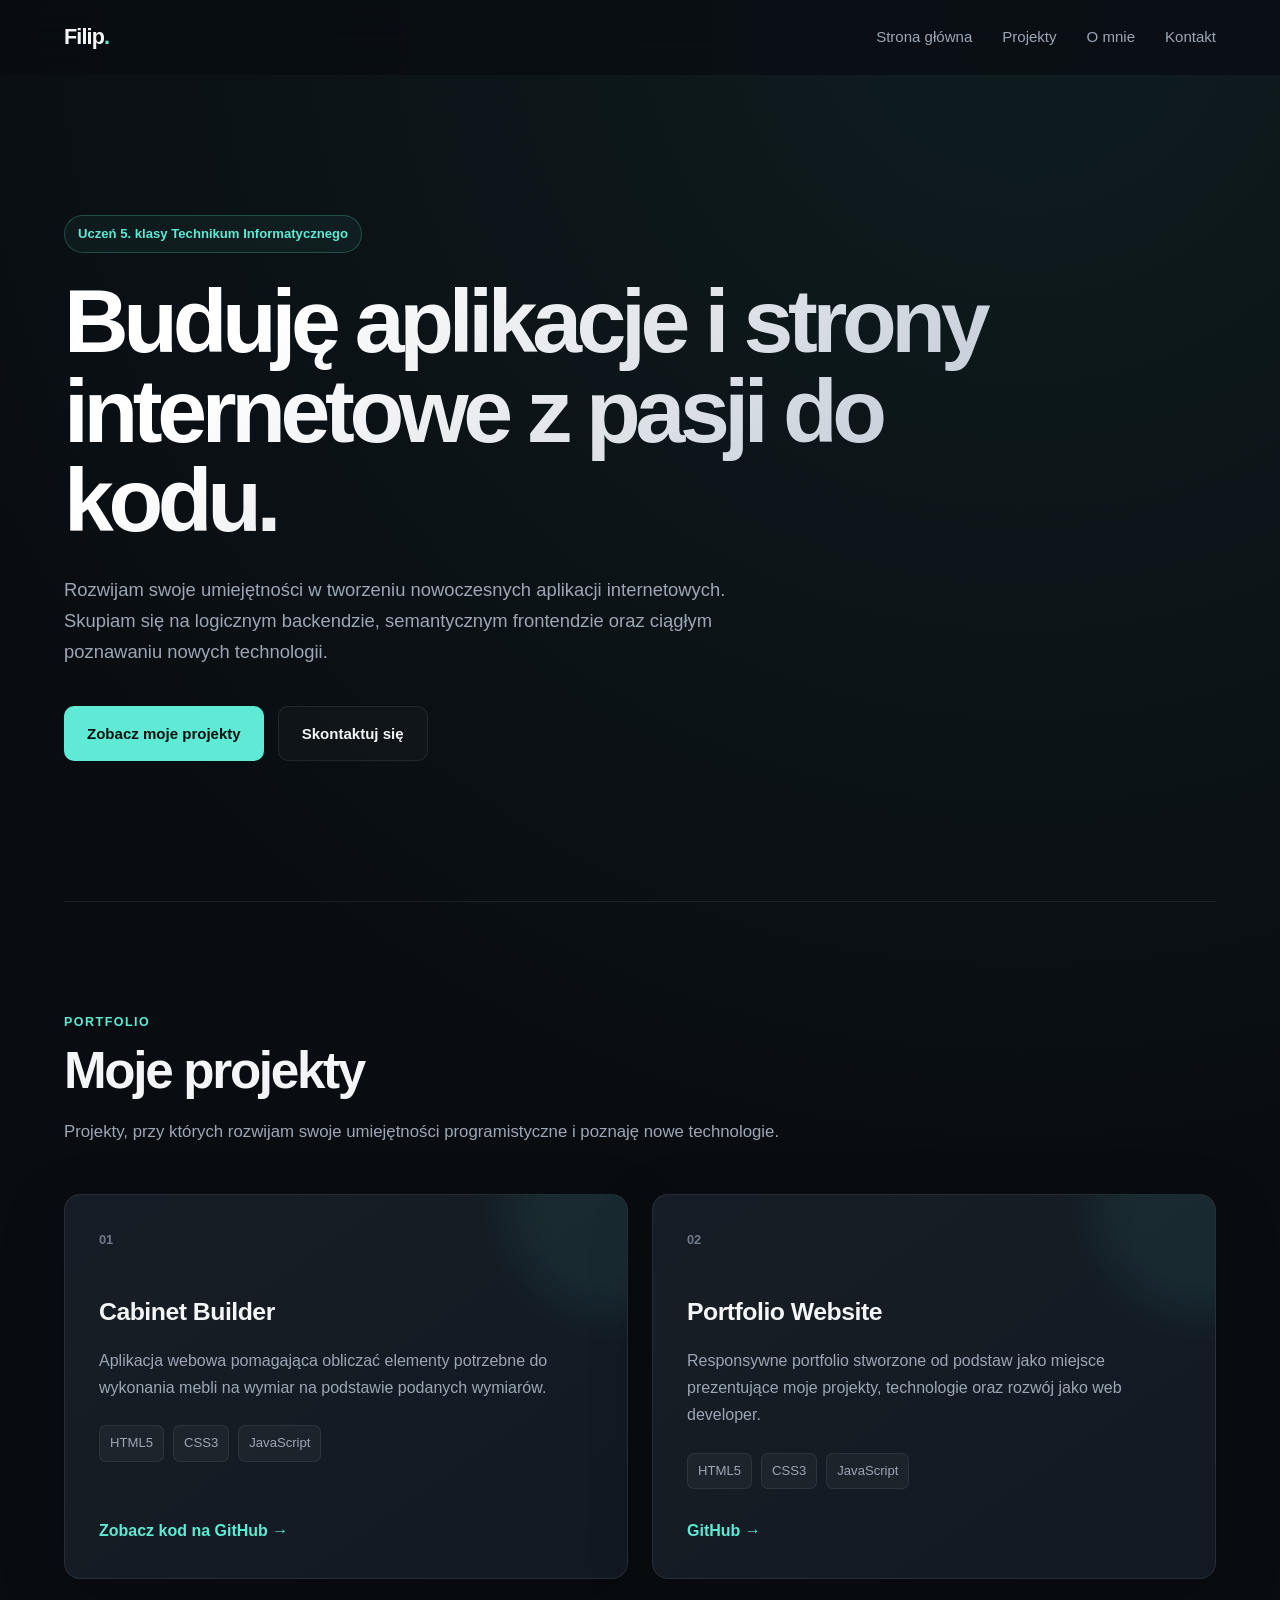
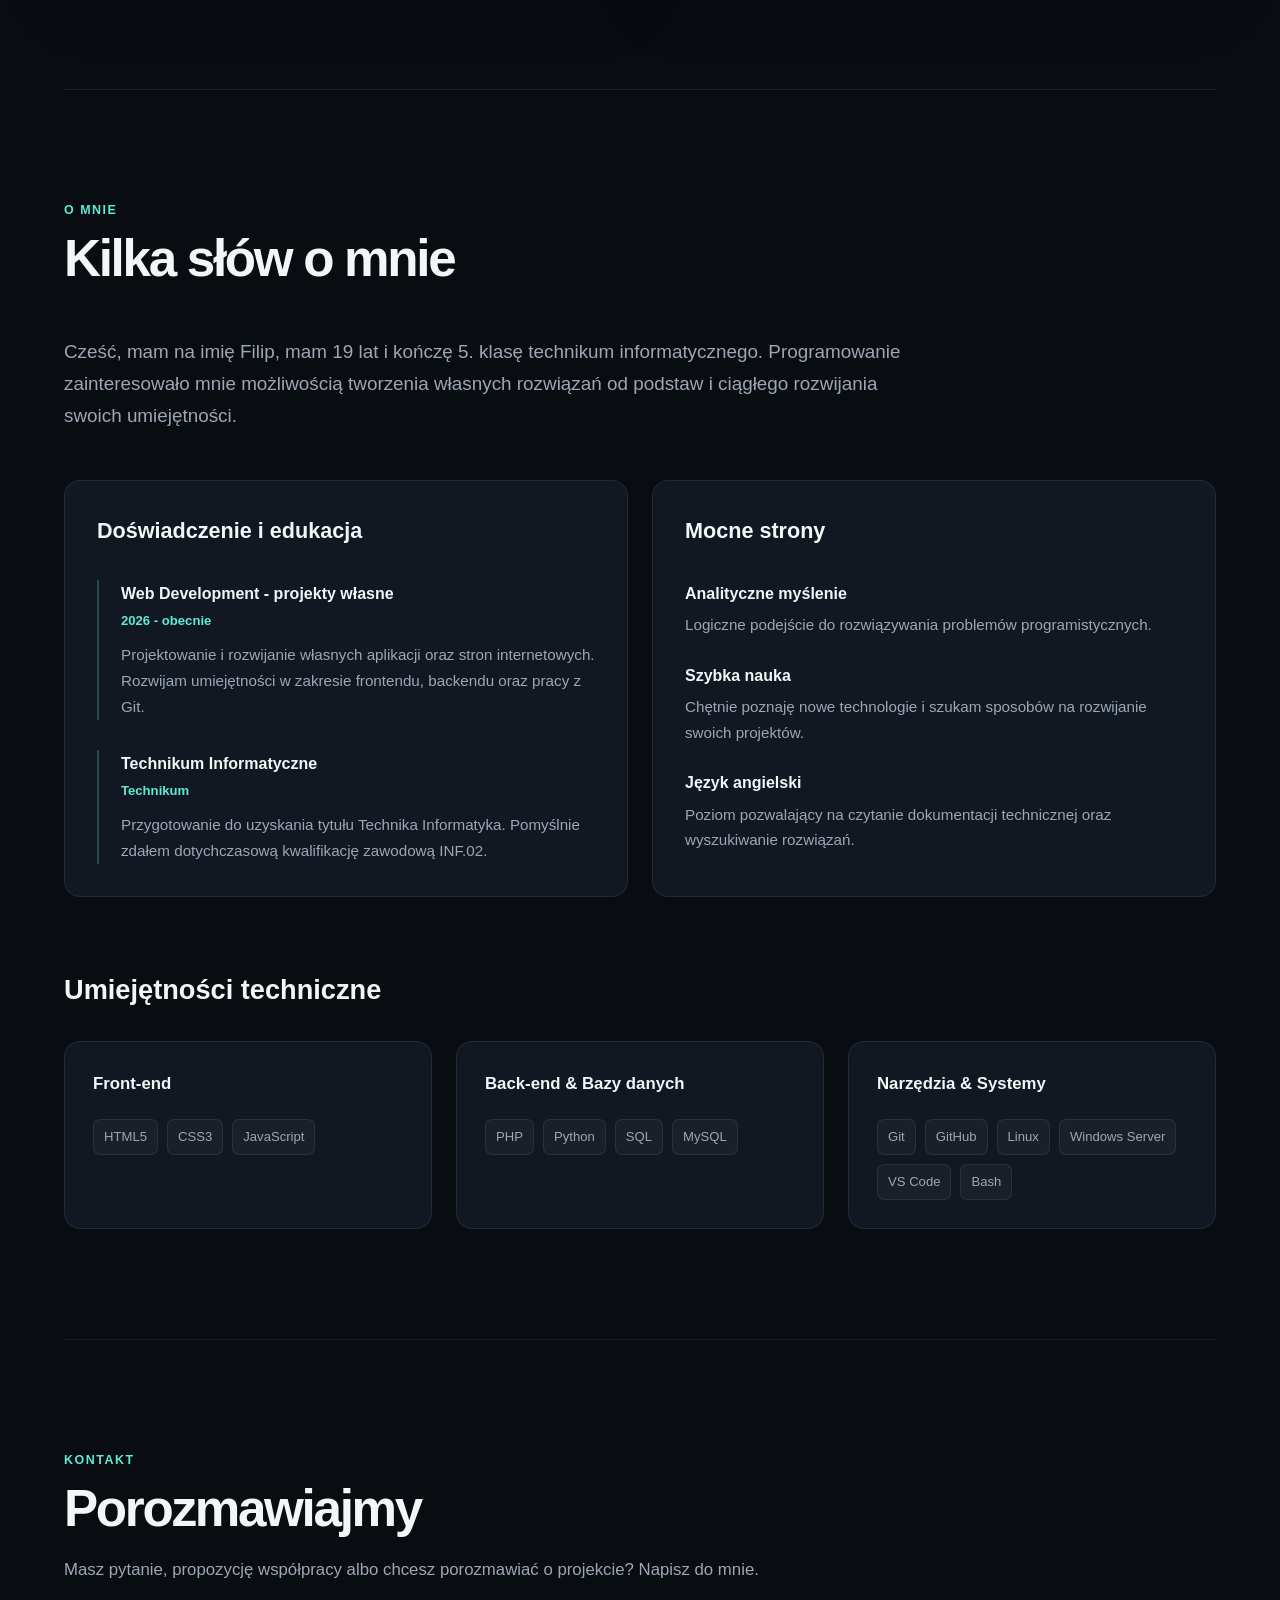
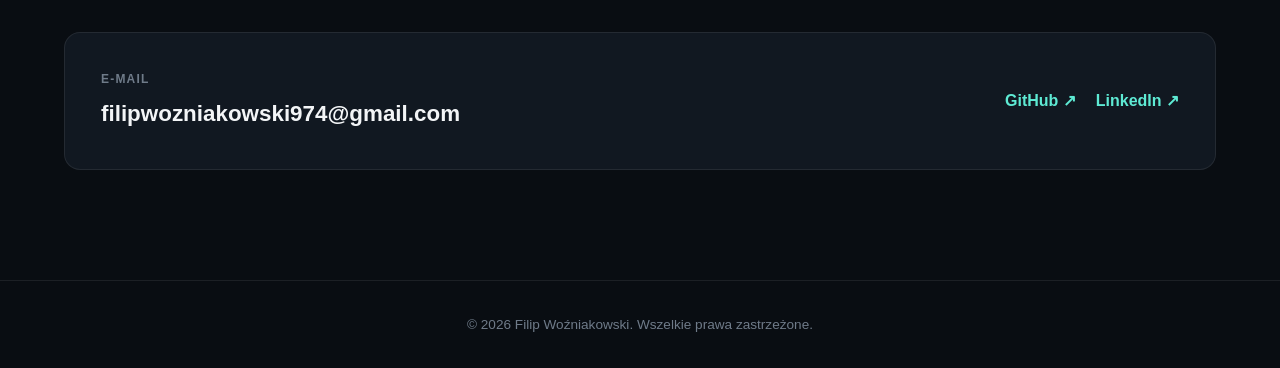
==== index.html @ 7640458c "Add working linkedin link" ====
<!DOCTYPE html>
<html lang="pl">

<head>
    <meta charset="UTF-8">

    <meta
        name="viewport"
        content="width=device-width, initial-scale=1.0"
    >

    <meta
        name="description"
        content="Portfolio Filipa Woźniakowskiego - projekty webowe, HTML, CSS, JavaScript, Python i technologie backendowe."
    >

    <title>Filip Woźniakowski | Portfolio</title>

    <link rel="stylesheet" href="style.css">
</head>


<body>

    <!-- HEADER -->

    <header class="site-header">

        <div class="header-container">

            <a href="#home" class="site-logo">
                Filip<span>.</span>
            </a>

            <nav class="main-navigation" aria-label="Główna nawigacja">

                <ul>
                    <li>
                        <a href="#home">
                            Strona główna
                        </a>
                    </li>

                    <li>
                        <a href="#projects">
                            Projekty
                        </a>
                    </li>

                    <li>
                        <a href="#about">
                            O mnie
                        </a>
                    </li>

                    <li>
                        <a href="#contact">
                            Kontakt
                        </a>
                    </li>
                </ul>

            </nav>

        </div>

    </header>


    <main>

        <!-- HERO -->

        <section
            id="home"
            class="hero-section"
        >

            <div class="hero-content">

                <span class="hero-subtitle">
                    Uczeń 5. klasy Technikum Informatycznego
                </span>

                <h1>
                    Buduję aplikacje i strony internetowe
                    z pasji do kodu.
                </h1>

                <p>
                    Rozwijam swoje umiejętności w tworzeniu
                    nowoczesnych aplikacji internetowych.
                    Skupiam się na logicznym backendzie,
                    semantycznym frontendzie oraz ciągłym
                    poznawaniu nowych technologii.
                </p>

                <div class="hero-buttons">

                    <a
                        href="#projects"
                        class="btn btn-primary"
                    >
                        Zobacz moje projekty
                    </a>

                    <a
                        href="#contact"
                        class="btn btn-secondary"
                    >
                        Skontaktuj się
                    </a>

                </div>

            </div>

        </section>


        <!-- PROJECTS -->

        <section
            id="projects"
            class="content-section"
        >

            <div class="section-heading">

                <span class="section-label">
                    Portfolio
                </span>

                <h2>
                    Moje projekty
                </h2>

                <p>
                    Projekty, przy których rozwijam swoje
                    umiejętności programistyczne i poznaję
                    nowe technologie.
                </p>

            </div>


            <div class="projects-grid">

                <!-- PROJECT 1 -->

                <article class="project-card">

                    <div class="project-number">
                        01
                    </div>

                    <h3>
                        Cabinet Builder
                    </h3>

                    <p>
                        Aplikacja webowa pomagająca obliczać
                        elementy potrzebne do wykonania mebli
                        na wymiar na podstawie podanych wymiarów.
                    </p>

                    <div class="tags">

                        <span class="tag">
                            HTML5
                        </span>

                        <span class="tag">
                            CSS3
                        </span>

                        <span class="tag">
                            JavaScript
                        </span>

                    </div>

                    <div class="project-links">

                        <a
                            href="#"
                            target="_blank"
                            rel="noopener noreferrer"
                            class="project-link"
                        >
                            Zobacz kod na GitHub →
                        </a>

                    </div>

                </article>


                <!-- PROJECT 2 -->

                <article class="project-card">

                    <div class="project-number">
                        02
                    </div>

                    <h3>
                        Portfolio Website
                    </h3>

                    <p>
                        Responsywne portfolio stworzone
                        od podstaw jako miejsce prezentujące
                        moje projekty, technologie oraz
                        rozwój jako web developer.
                    </p>

                    <div class="tags">

                        <span class="tag">
                            HTML5
                        </span>

                        <span class="tag">
                            CSS3
                        </span>

                        <span class="tag">
                            JavaScript
                        </span>

                    </div>

                    <div class="project-links">

                        <a
                            href="https://github.com/GRzan3K"
                            target="_blank"
                            rel="noopener noreferrer"
                            class="project-link"
                        >
                            GitHub →
                        </a>

                    </div>

                </article>

            </div>

        </section>


        <!-- ABOUT -->

        <section
            id="about"
            class="content-section"
        >

            <div class="section-heading">

                <span class="section-label">
                    O mnie
                </span>

                <h2>
                    Kilka słów o mnie
                </h2>

            </div>


            <div class="about-intro">

                <p>
                    Cześć, mam na imię Filip, mam 19 lat
                    i kończę 5. klasę technikum informatycznego.
                    Programowanie zainteresowało mnie możliwością
                    tworzenia własnych rozwiązań od podstaw
                    i ciągłego rozwijania swoich umiejętności.
                </p>

            </div>


            <div class="about-grid">

                <!-- EXPERIENCE -->

                <div class="about-box">

                    <h3>
                        Doświadczenie i edukacja
                    </h3>


                    <div class="timeline-item">

                        <h4>
                            Web Development - projekty własne
                        </h4>

                        <span class="timeline-date">
                            2026 - obecnie
                        </span>

                        <p>
                            Projektowanie i rozwijanie własnych
                            aplikacji oraz stron internetowych.
                            Rozwijam umiejętności w zakresie
                            frontendu, backendu oraz pracy z Git.
                        </p>

                    </div>


                    <div class="timeline-item">

                        <h4>
                            Technikum Informatyczne
                        </h4>

                        <span class="timeline-date">
                            Technikum
                        </span>

                        <p>
                            Przygotowanie do uzyskania tytułu
                            Technika Informatyka. Pomyślnie zdałem
                            dotychczasową kwalifikację zawodową INF.02.
                        </p>

                    </div>

                </div>


                <!-- STRENGTHS -->

                <div class="about-box">

                    <h3>
                        Mocne strony
                    </h3>

                    <ul class="soft-skills">

                        <li>
                            <strong>
                                Analityczne myślenie
                            </strong>

                            <p>
                                Logiczne podejście do rozwiązywania
                                problemów programistycznych.
                            </p>
                        </li>


                        <li>
                            <strong>
                                Szybka nauka
                            </strong>

                            <p>
                                Chętnie poznaję nowe technologie
                                i szukam sposobów na rozwijanie
                                swoich projektów.
                            </p>
                        </li>


                        <li>
                            <strong>
                                Język angielski
                            </strong>

                            <p>
                                Poziom pozwalający na czytanie
                                dokumentacji technicznej oraz
                                wyszukiwanie rozwiązań.
                            </p>
                        </li>

                    </ul>

                </div>

            </div>


            <!-- SKILLS -->

            <div class="skills-section">

                <h3 class="skills-title">
                    Umiejętności techniczne
                </h3>


                <div class="skills-container">

                    <div class="skill-group">

                        <h4>
                            Front-end
                        </h4>

                        <div class="tags">

                            <span class="tag">
                                HTML5
                            </span>

                            <span class="tag">
                                CSS3
                            </span>

                            <span class="tag">
                                JavaScript
                            </span>

                        </div>

                    </div>


                    <div class="skill-group">

                        <h4>
                            Back-end & Bazy danych
                        </h4>

                        <div class="tags">

                            <span class="tag">
                                PHP
                            </span>

                            <span class="tag">
                                Python
                            </span>

                            <span class="tag">
                                SQL
                            </span>

                            <span class="tag">
                                MySQL
                            </span>

                        </div>

                    </div>


                    <div class="skill-group">

                        <h4>
                            Narzędzia & Systemy
                        </h4>

                        <div class="tags">

                            <span class="tag">
                                Git
                            </span>

                            <span class="tag">
                                GitHub
                            </span>

                            <span class="tag">
                                Linux
                            </span>

                            <span class="tag">
                                Windows Server
                            </span>

                            <span class="tag">
                                VS Code
                            </span>

                            <span class="tag">
                                Bash
                            </span>

                        </div>

                    </div>

                </div>

            </div>

        </section>


        <!-- CONTACT -->

        <section
            id="contact"
            class="content-section"
        >

            <div class="section-heading">

                <span class="section-label">
                    Kontakt
                </span>

                <h2>
                    Porozmawiajmy
                </h2>

                <p>
                    Masz pytanie, propozycję współpracy albo
                    chcesz porozmawiać o projekcie?
                    Napisz do mnie.
                </p>

            </div>


            <div class="contact-box">

                <div class="contact-email">

                    <span>
                        E-mail
                    </span>

                    <a href="mailto:twojemail@gmail.com">
                        filipwozniakowski974@gmail.com
                    </a>

                </div>


                <div class="social-links">

                    <a
                        href="https://github.com/GRzan3K"
                        target="_blank"
                        rel="noopener noreferrer"
                    >
                        GitHub ↗
                    </a>


                    <a
                        href="https://www.linkedin.com/in/filip-wo%C5%BAniakowski-330073379/"
                        target="_blank"
                        rel="noopener noreferrer"
                    >
                        LinkedIn ↗
                    </a>

                </div>

            </div>

        </section>

    </main>


    <!-- FOOTER -->

    <footer class="site-footer">

        <p>
            &copy;
            <span id="current-year"></span>
            Filip Woźniakowski.
            Wszelkie prawa zastrzeżone.
        </p>

    </footer>


    <script src="script.js"></script>

</body>

</html>
---- style.css ----
/* ========================================
   VARIABLES
======================================== */

:root {
    --bg: #090d12;
    --bg-secondary: #0d131b;

    --card: #111821;
    --card-hover: #151e29;

    --text: #f3f5f7;
    --text-secondary: #9ca7b5;
    --text-muted: #6f7b89;

    --accent: #5eead4;
    --accent-hover: #2dd4bf;

    --border: rgba(255, 255, 255, 0.08);

    --radius: 16px;

    --container-width: 1200px;

    --shadow:
        0 20px 60px rgba(0, 0, 0, 0.25);
}


/* ========================================
   RESET
======================================== */

* {
    margin: 0;
    padding: 0;

    box-sizing: border-box;
}


html {
    scroll-behavior: smooth;

    scroll-padding-top: 100px;
}


body {
    min-height: 100vh;

    background:
        radial-gradient(
            circle at 80% 0%,
            rgba(94, 234, 212, 0.07),
            transparent 32%
        ),
        var(--bg);

    color: var(--text);

    font-family:
        Inter,
        -apple-system,
        BlinkMacSystemFont,
        "Segoe UI",
        Roboto,
        Helvetica,
        Arial,
        sans-serif;

    line-height: 1.7;
}


a {
    color: inherit;
}


button,
input,
textarea {
    font: inherit;
}


/* ========================================
   HEADER
======================================== */

.site-header {
    position: sticky;

    top: 0;

    z-index: 1000;

    width: 100%;

    border-bottom:
        1px solid transparent;

    background:
        rgba(9, 13, 18, 0.75);

    backdrop-filter:
        blur(18px);

    -webkit-backdrop-filter:
        blur(18px);

    transition:
        background 0.3s ease,
        border-color 0.3s ease,
        box-shadow 0.3s ease;
}


.site-header.scrolled {
    background:
        rgba(9, 13, 18, 0.94);

    border-color:
        var(--border);

    box-shadow:
        0 8px 30px rgba(0, 0, 0, 0.18);
}


.header-container {
    width:
        min(90%, var(--container-width));

    min-height:
        74px;

    margin:
        0 auto;

    display:
        flex;

    align-items:
        center;

    justify-content:
        space-between;

    gap:
        30px;
}


/* ========================================
   LOGO
======================================== */

.site-logo {
    color:
        var(--text);

    font-size:
        1.35rem;

    font-weight:
        800;

    letter-spacing:
        -0.04em;

    text-decoration:
        none;
}


.site-logo span {
    color:
        var(--accent);
}


/* ========================================
   NAVIGATION
======================================== */

.main-navigation ul {
    list-style:
        none;

    display:
        flex;

    align-items:
        center;

    gap:
        30px;
}


.main-navigation a {
    position:
        relative;

    color:
        var(--text-secondary);

    font-size:
        0.94rem;

    font-weight:
        500;

    text-decoration:
        none;

    transition:
        color 0.25s ease;
}


.main-navigation a::after {
    content:
        "";

    position:
        absolute;

    left:
        0;

    bottom:
        -8px;

    width:
        0;

    height:
        2px;

    background:
        var(--accent);

    transition:
        width 0.25s ease;
}


.main-navigation a:hover {
    color:
        var(--text);
}


.main-navigation a:hover::after {
    width:
        100%;
}


/* ========================================
   GENERAL SECTION
======================================== */

.content-section,
.hero-section {
    width:
        min(90%, var(--container-width));

    margin:
        0 auto;
}


.content-section {
    padding:
        110px 0;
}


.section-heading {
    max-width:
        720px;

    margin-bottom:
        48px;
}


.section-label {
    display:
        block;

    margin-bottom:
        10px;

    color:
        var(--accent);

    font-size:
        0.78rem;

    font-weight:
        700;

    letter-spacing:
        0.12em;

    text-transform:
        uppercase;
}


.section-heading h2 {
    margin-bottom:
        18px;

    font-size:
        clamp(
            2.1rem,
            4vw,
            3.2rem
        );

    line-height:
        1.1;

    letter-spacing:
        -0.045em;
}


.section-heading p {
    color:
        var(--text-secondary);

    font-size:
        1.05rem;

    line-height:
        1.7;
}


/* ========================================
   HERO
======================================== */

.hero-section {
    min-height:
        calc(100vh - 74px);

    display:
        flex;

    align-items:
        center;

    padding:
        90px 0;
}


.hero-content {
    max-width:
        950px;
}


.hero-subtitle {
    display:
        inline-block;

    margin-bottom:
        24px;

    padding:
        7px 13px;

    border:
        1px solid rgba(94, 234, 212, 0.24);

    border-radius:
        999px;

    background:
        rgba(94, 234, 212, 0.05);

    color:
        var(--accent);

    font-size:
        0.82rem;

    font-weight:
        600;
}


.hero-content h1 {
    max-width:
        950px;

    margin-bottom:
        28px;

    font-size:
        clamp(
            3rem,
            7vw,
            6rem
        );

    line-height:
        1;

    letter-spacing:
        -0.06em;

    background:
        linear-gradient(
            135deg,
            #ffffff 20%,
            #b9c3cf 100%
        );

    -webkit-background-clip:
        text;

    background-clip:
        text;

    color:
        transparent;
}


.hero-content p {
    max-width:
        720px;

    margin-bottom:
        38px;

    color:
        var(--text-secondary);

    font-size:
        1.15rem;
}


/* ========================================
   BUTTONS
======================================== */

.hero-buttons {
    display:
        flex;

    flex-wrap:
        wrap;

    gap:
        14px;
}


.btn {
    display:
        inline-flex;

    align-items:
        center;

    justify-content:
        center;

    padding:
        14px 23px;

    border-radius:
        10px;

    text-decoration:
        none;

    font-size:
        0.94rem;

    font-weight:
        700;

    transition:
        transform 0.25s ease,
        background 0.25s ease,
        border-color 0.25s ease,
        box-shadow 0.25s ease;
}


.btn:hover {
    transform:
        translateY(-2px);
}


.btn-primary {
    background:
        var(--accent);

    color:
        #05110f;
}


.btn-primary:hover {
    background:
        var(--accent-hover);

    box-shadow:
        0 12px 30px
        rgba(45, 212, 191, 0.16);
}


.btn-secondary {
    border:
        1px solid var(--border);

    background:
        rgba(255, 255, 255, 0.025);

    color:
        var(--text);
}


.btn-secondary:hover {
    border-color:
        rgba(94, 234, 212, 0.25);

    background:
        rgba(255, 255, 255, 0.05);
}


/* ========================================
   PROJECTS
======================================== */

#projects {
    border-top:
        1px solid var(--border);
}


.projects-grid {
    display:
        grid;

    grid-template-columns:
        repeat(
            2,
            minmax(0, 1fr)
        );

    gap:
        24px;
}


.project-card {
    position:
        relative;

    min-height:
        330px;

    padding:
        34px;

    display:
        flex;

    flex-direction:
        column;

    border:
        1px solid var(--border);

    border-radius:
        var(--radius);

    background:
        linear-gradient(
            145deg,
            rgba(255, 255, 255, 0.025),
            rgba(255, 255, 255, 0.005)
        ),
        var(--card);

    overflow:
        hidden;

    box-shadow:
        var(--shadow);

    transition:
        transform 0.3s ease,
        border-color 0.3s ease,
        background 0.3s ease;
}


.project-card::before {
    content:
        "";

    position:
        absolute;

    top:
        -100px;

    right:
        -100px;

    width:
        220px;

    height:
        220px;

    border-radius:
        50%;

    background:
        rgba(94, 234, 212, 0.07);

    filter:
        blur(20px);
}


.project-card:hover {
    transform:
        translateY(-6px);

    border-color:
        rgba(94, 234, 212, 0.25);

    background:
        var(--card-hover);
}


.project-number {
    position:
        relative;

    margin-bottom:
        40px;

    color:
        var(--text-muted);

    font-size:
        0.8rem;

    font-weight:
        700;
}


.project-card h3 {
    position:
        relative;

    margin-bottom:
        14px;

    font-size:
        1.55rem;

    letter-spacing:
        -0.02em;
}


.project-card > p {
    position:
        relative;

    margin-bottom:
        24px;

    color:
        var(--text-secondary);
}


.project-card .tags {
    position:
        relative;

    margin-bottom:
        28px;
}


.project-links {
    position:
        relative;

    margin-top:
        auto;
}


.project-link {
    color:
        var(--accent);

    font-weight:
        600;

    text-decoration:
        none;
}


.project-link:hover {
    text-decoration:
        underline;
}


/* ========================================
   ABOUT
======================================== */

#about {
    border-top:
        1px solid var(--border);
}


.about-intro {
    max-width:
        850px;

    margin-bottom:
        48px;
}


.about-intro p {
    color:
        var(--text-secondary);

    font-size:
        1.18rem;
}


.about-grid {
    display:
        grid;

    grid-template-columns:
        repeat(
            2,
            minmax(0, 1fr)
        );

    gap:
        24px;
}


.about-box {
    padding:
        32px;

    border:
        1px solid var(--border);

    border-radius:
        var(--radius);

    background:
        var(--card);
}


.about-box h3 {
    margin-bottom:
        30px;

    font-size:
        1.35rem;
}


/* ========================================
   TIMELINE
======================================== */

.timeline-item {
    position:
        relative;

    margin-bottom:
        30px;

    padding-left:
        22px;

    border-left:
        2px solid
        rgba(94, 234, 212, 0.25);
}


.timeline-item:last-child {
    margin-bottom:
        0;
}


.timeline-item h4 {
    margin-bottom:
        3px;

    font-size:
        1rem;
}


.timeline-date {
    display:
        block;

    margin-bottom:
        10px;

    color:
        var(--accent);

    font-size:
        0.82rem;

    font-weight:
        600;
}


.timeline-item p {
    color:
        var(--text-secondary);

    font-size:
        0.95rem;
}


/* ========================================
   SOFT SKILLS
======================================== */

.soft-skills {
    list-style:
        none;
}


.soft-skills li {
    margin-bottom:
        24px;
}


.soft-skills li:last-child {
    margin-bottom:
        0;
}


.soft-skills strong {
    display:
        block;

    margin-bottom:
        5px;

    color:
        var(--text);
}


.soft-skills p {
    color:
        var(--text-secondary);

    font-size:
        0.95rem;
}


/* ========================================
   SKILLS
======================================== */

.skills-section {
    margin-top:
        70px;
}


.skills-title {
    margin-bottom:
        28px;

    font-size:
        1.7rem;
}


.skills-container {
    display:
        grid;

    grid-template-columns:
        repeat(
            3,
            minmax(0, 1fr)
        );

    gap:
        24px;
}


.skill-group {
    padding:
        28px;

    border:
        1px solid var(--border);

    border-radius:
        var(--radius);

    background:
        var(--card);
}


.skill-group h4 {
    margin-bottom:
        20px;

    font-size:
        1.05rem;
}


.tags {
    display:
        flex;

    flex-wrap:
        wrap;

    gap:
        9px;
}


.tag {
    display:
        inline-block;

    padding:
        6px 10px;

    border:
        1px solid
        rgba(255, 255, 255, 0.08);

    border-radius:
        7px;

    background:
        rgba(255, 255, 255, 0.035);

    color:
        var(--text-secondary);

    font-size:
        0.82rem;

    transition:
        color 0.2s ease,
        border-color 0.2s ease,
        background 0.2s ease;
}


.tag:hover {
    color:
        var(--accent);

    border-color:
        rgba(94, 234, 212, 0.25);

    background:
        rgba(94, 234, 212, 0.05);
}


/* ========================================
   CONTACT
======================================== */

#contact {
    border-top:
        1px solid var(--border);
}


.contact-box {
    padding:
        36px;

    display:
        flex;

    align-items:
        center;

    justify-content:
        space-between;

    gap:
        30px;

    border:
        1px solid var(--border);

    border-radius:
        var(--radius);

    background:
        var(--card);
}


.contact-email {
    display:
        flex;

    flex-direction:
        column;

    gap:
        5px;
}


.contact-email span {
    color:
        var(--text-muted);

    font-size:
        0.75rem;

    font-weight:
        600;

    letter-spacing:
        0.1em;

    text-transform:
        uppercase;
}


.contact-email a {
    color:
        var(--text);

    font-size:
        clamp(
            1.1rem,
            3vw,
            1.4rem
        );

    font-weight:
        600;

    text-decoration:
        none;

    transition:
        color 0.2s ease;
}


.contact-email a:hover {
    color:
        var(--accent);
}


.social-links {
    display:
        flex;

    align-items:
        center;

    gap:
        20px;
}


.social-links a {
    color:
        var(--accent);

    font-weight:
        600;

    text-decoration:
        none;
}


.social-links a:hover {
    text-decoration:
        underline;
}


/* ========================================
   FOOTER
======================================== */

.site-footer {
    padding:
        32px 5%;

    border-top:
        1px solid var(--border);

    color:
        var(--text-muted);

    text-align:
        center;

    font-size:
        0.85rem;
}


/* ========================================
   SCROLL ANIMATION
======================================== */

.reveal {
    opacity:
        0;

    transform:
        translateY(28px);

    transition:
        opacity 0.7s ease,
        transform 0.7s ease;
}


.reveal.visible {
    opacity:
        1;

    transform:
        translateY(0);
}


/* ========================================
   TABLET
======================================== */

@media (max-width: 900px) {

    .projects-grid,
    .about-grid,
    .skills-container {
        grid-template-columns:
            1fr;
    }


    .header-container {
        min-height:
            auto;

        padding:
            18px 0;

        flex-direction:
            column;
    }


    .main-navigation ul {
        gap:
            18px;

        flex-wrap:
            wrap;

        justify-content:
            center;
    }


    .hero-section {
        min-height:
            auto;

        padding:
            120px 0;
    }

}


/* ========================================
   MOBILE
======================================== */

@media (max-width: 600px) {

    html {
        scroll-padding-top:
            140px;
    }


    .header-container {
        width:
            92%;
    }


    .main-navigation ul {
        gap:
            12px 18px;
    }


    .main-navigation a {
        font-size:
            0.85rem;
    }


    .hero-section,
    .content-section {
        width:
            92%;
    }


    .hero-section {
        padding:
            90px 0;
    }


    .hero-content h1 {
        font-size:
            3rem;
    }


    .hero-content p {
        font-size:
            1rem;
    }


    .hero-buttons {
        flex-direction:
            column;

        align-items:
            flex-start;
    }


    .content-section {
        padding:
            80px 0;
    }


    .project-card,
    .about-box,
    .skill-group,
    .contact-box {
        padding:
            24px;
    }


    .contact-box {
        flex-direction:
            column;

        align-items:
            flex-start;
    }


    .social-links {
        flex-direction:
            column;

        align-items:
            flex-start;

        gap:
            10px;
    }

}


/* ========================================
   REDUCED MOTION
======================================== */

@media (prefers-reduced-motion: reduce) {

    html {
        scroll-behavior:
            auto;
    }


    *,
    *::before,
    *::after {
        animation-duration:
            0.01ms !important;

        transition-duration:
            0.01ms !important;
    }

}
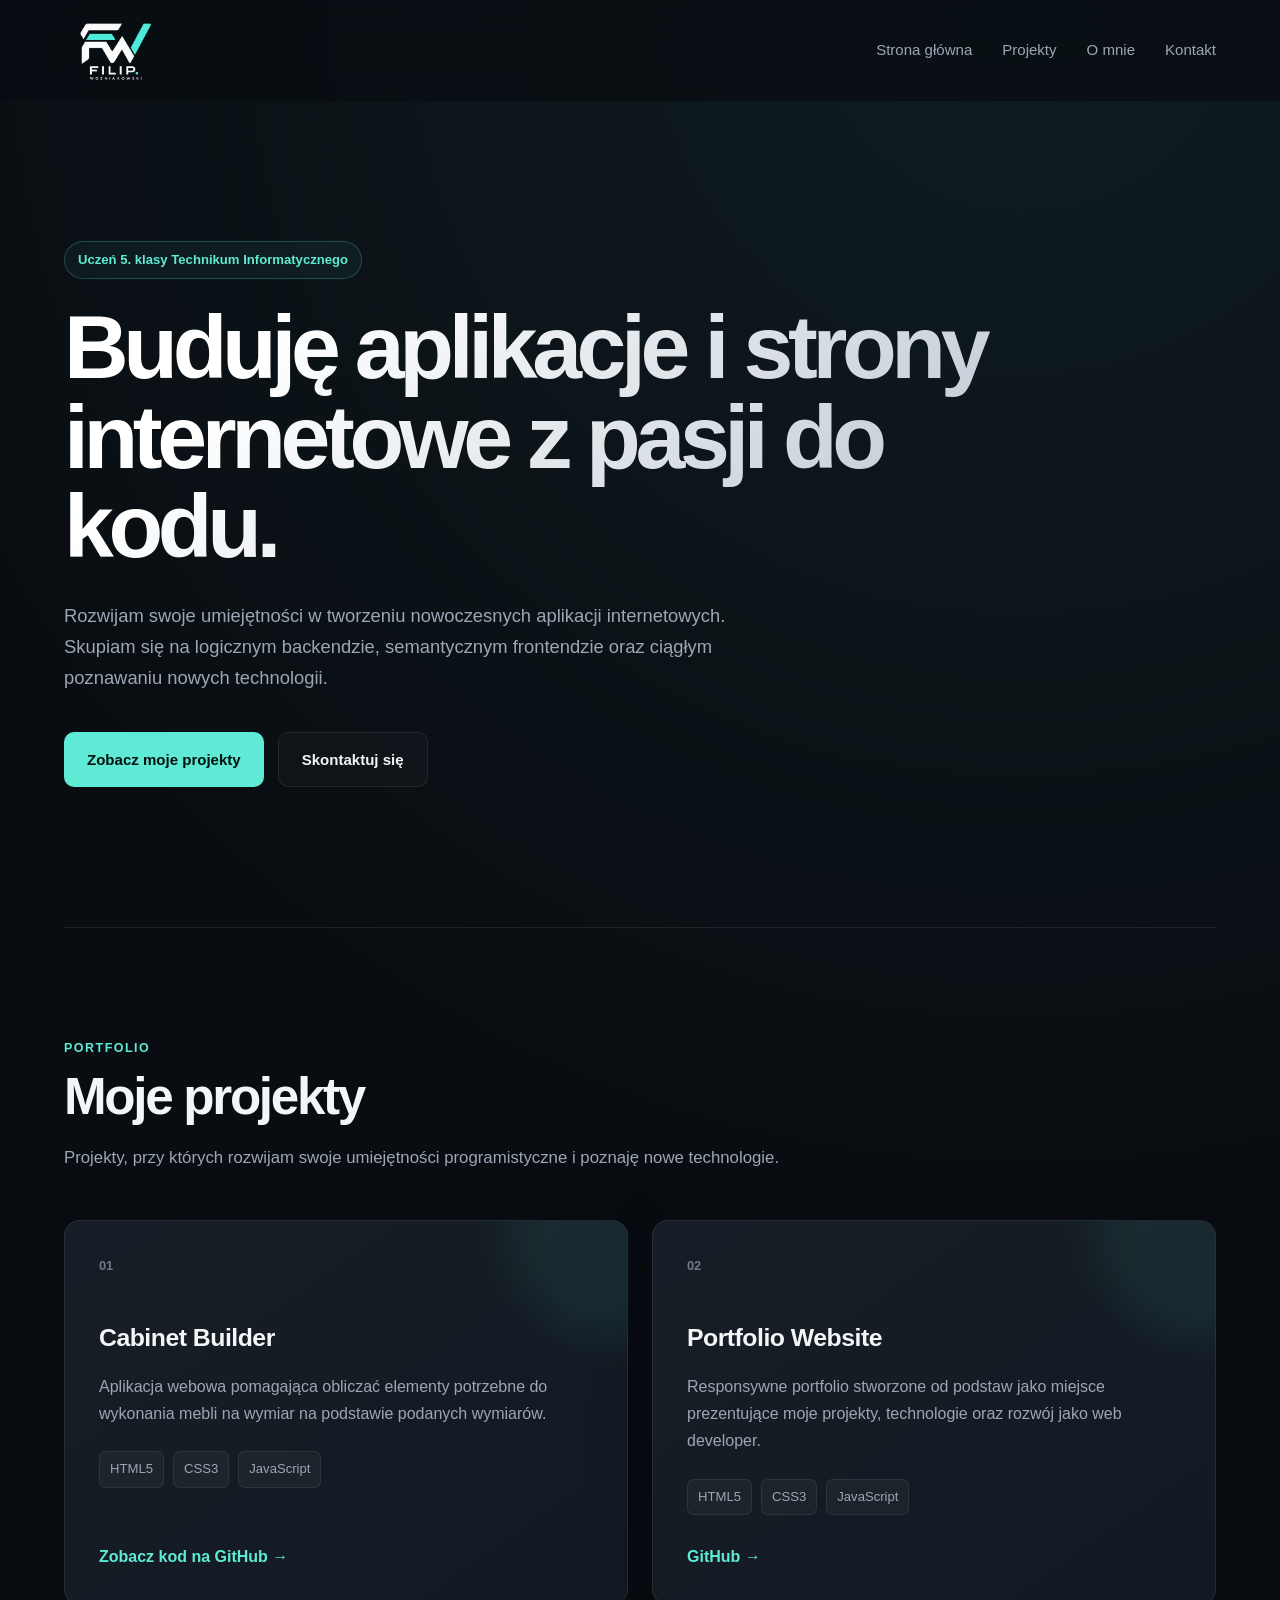
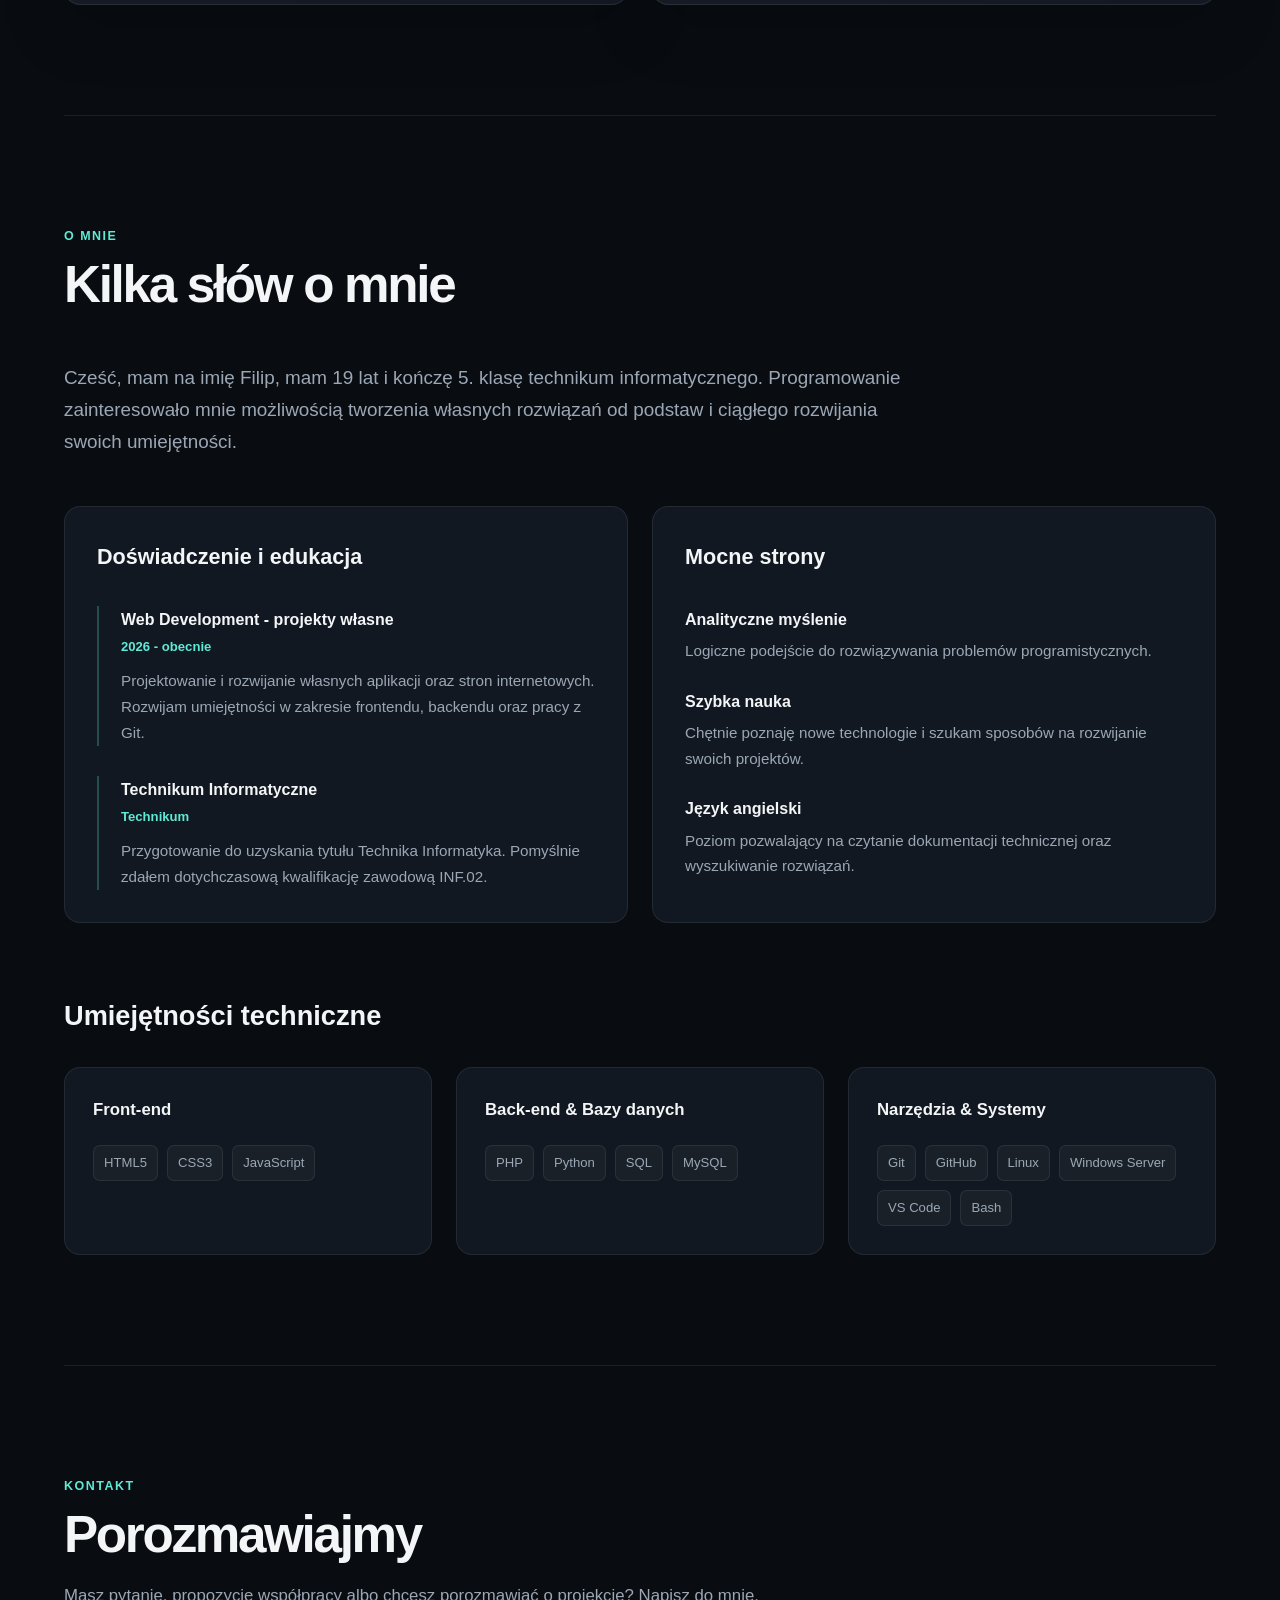
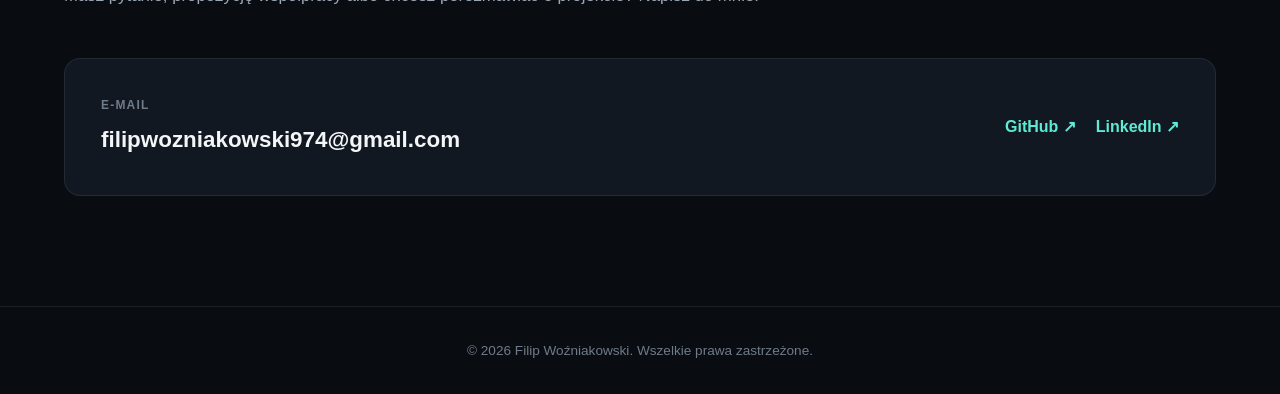
==== commit 1e73304e: "Add portfolio logo and favicon" ====
--- a/index.html
+++ b/index.html
@@ -17,6 +17,13 @@
     <title>Filip Woźniakowski | Portfolio</title>
 
     <link rel="stylesheet" href="style.css">
+
+    <link
+        rel="icon"
+        type="image/png"
+        href="assets/images/favicon.png"
+    >
+
 </head>
 
 
@@ -29,7 +36,7 @@
         <div class="header-container">
 
             <a href="#home" class="site-logo">
-                Filip<span>.</span>
+                <img src="assets/images/logo.png" alt="Filip Woźniakowski logo"
             </a>
 
             <nav class="main-navigation" aria-label="Główna nawigacja">
--- a/style.css
+++ b/style.css
@@ -174,6 +174,11 @@
         none;
 }
 
+.site-logo img{
+    width: 100px;
+    height: auto;
+    display: block;
+}
 
 .site-logo span {
     color:
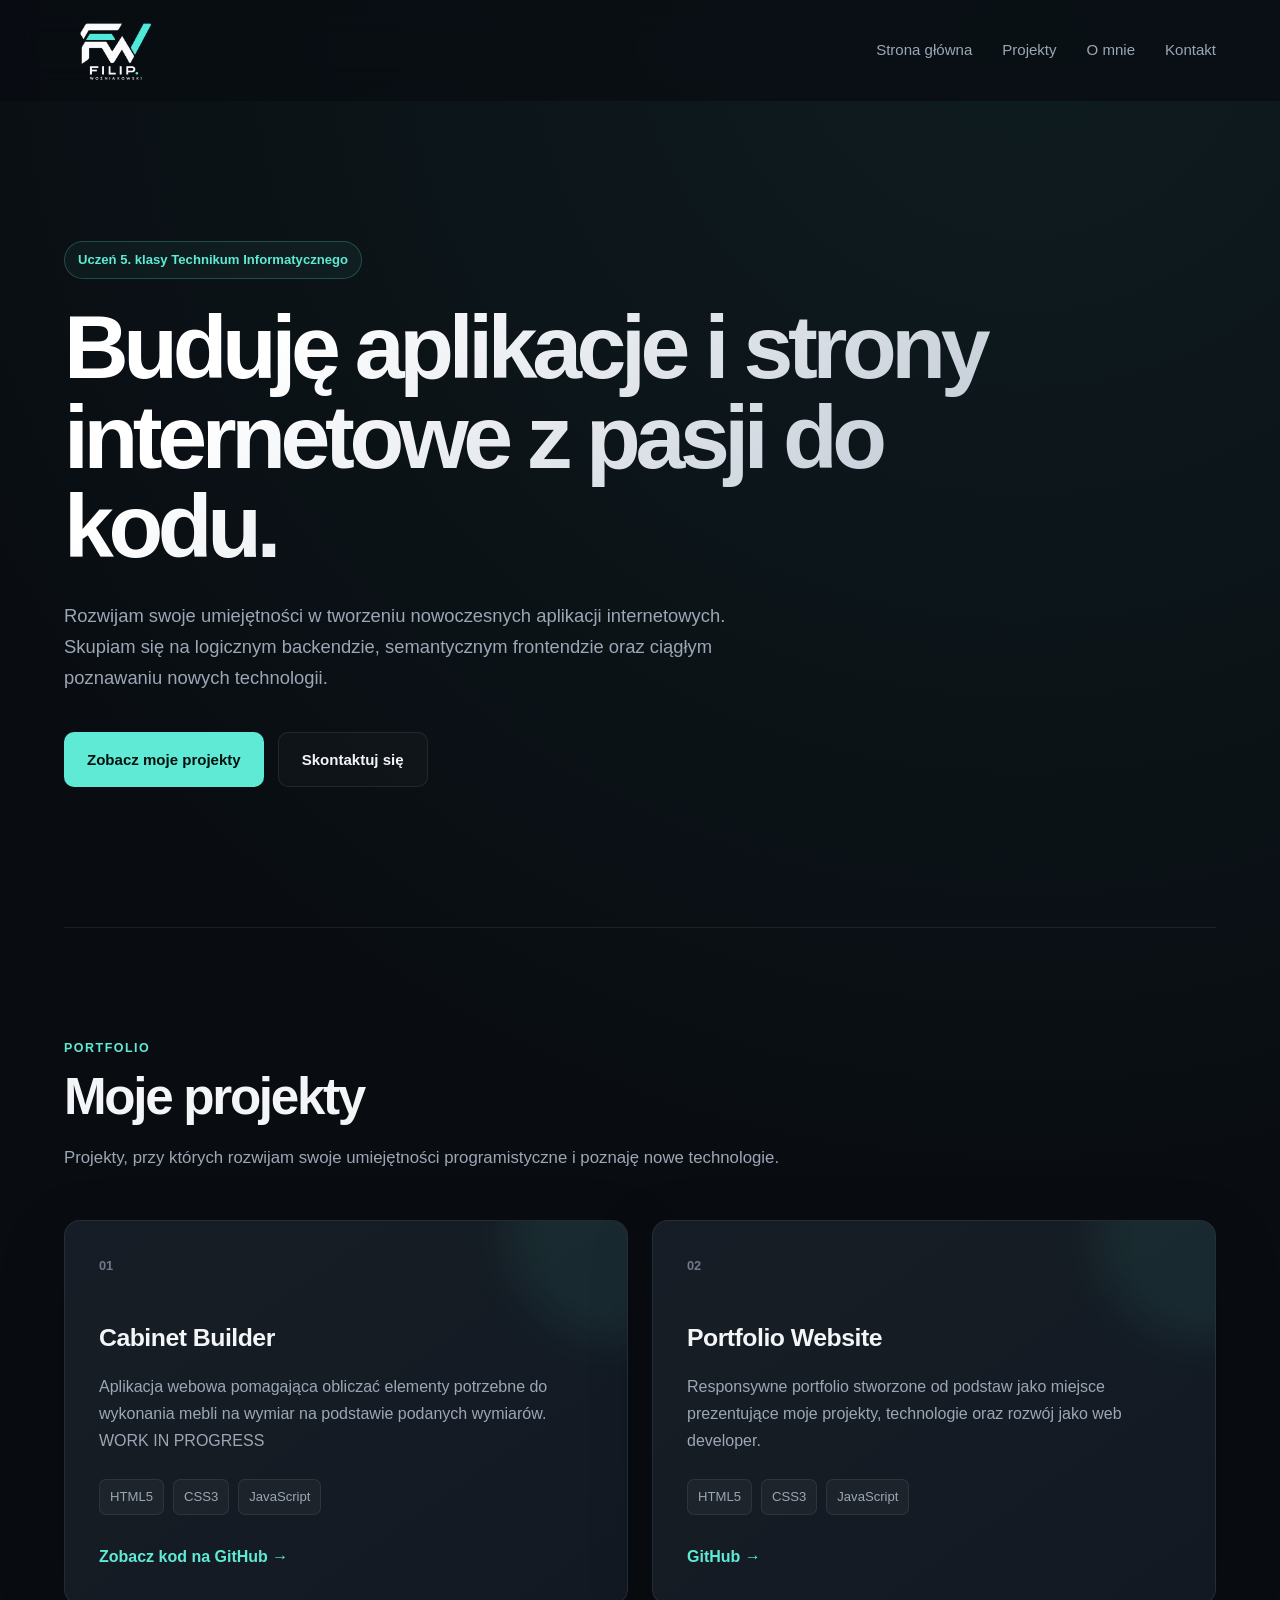
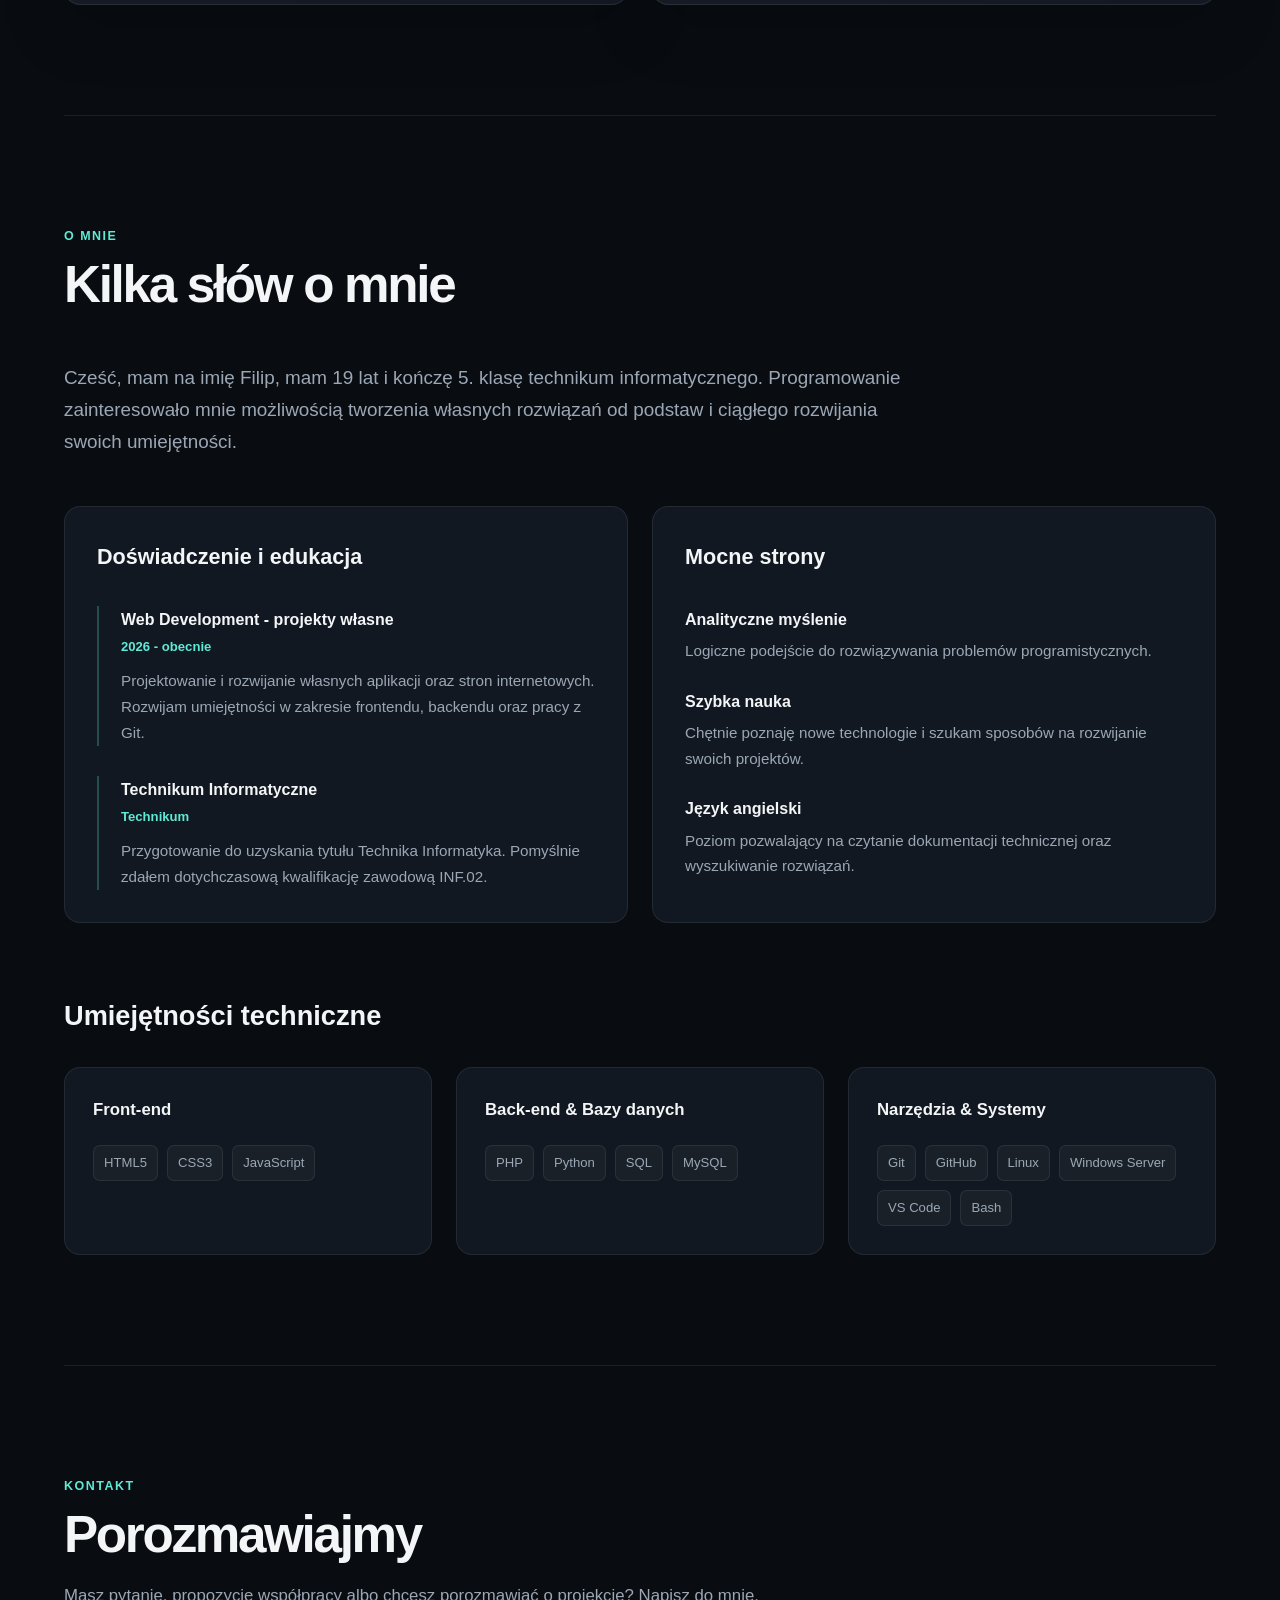
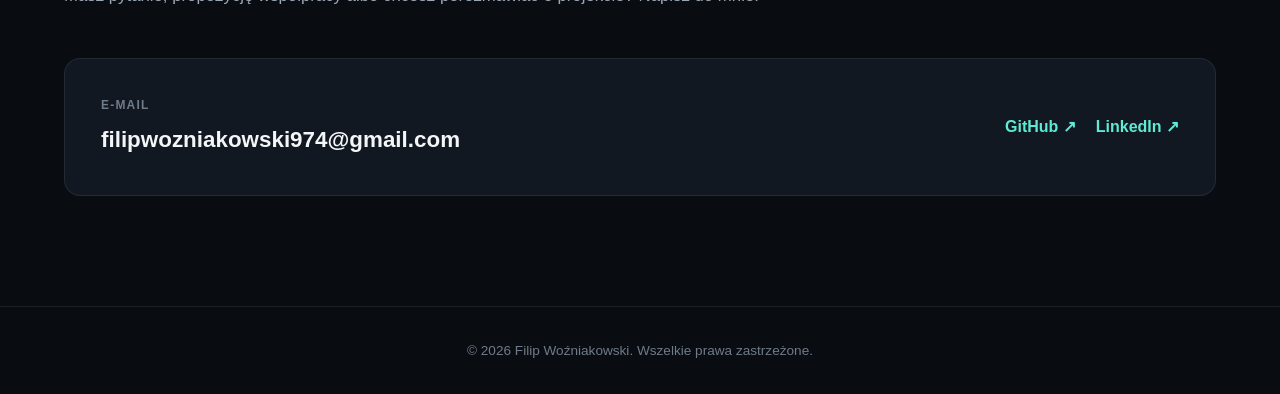
==== commit df7ef16f: "Fixed cabinet builder link & add messege Work in Progress" ====
--- a/index.html
+++ b/index.html
@@ -169,6 +169,7 @@
                         Aplikacja webowa pomagająca obliczać
                         elementy potrzebne do wykonania mebli
                         na wymiar na podstawie podanych wymiarów.
+                        WORK IN PROGRESS
                     </p>
 
                     <div class="tags">
@@ -190,7 +191,7 @@
                     <div class="project-links">
 
                         <a
-                            href="#"
+                            href="https://github.com/GRzan3K/cabinet-builder"
                             target="_blank"
                             rel="noopener noreferrer"
                             class="project-link"
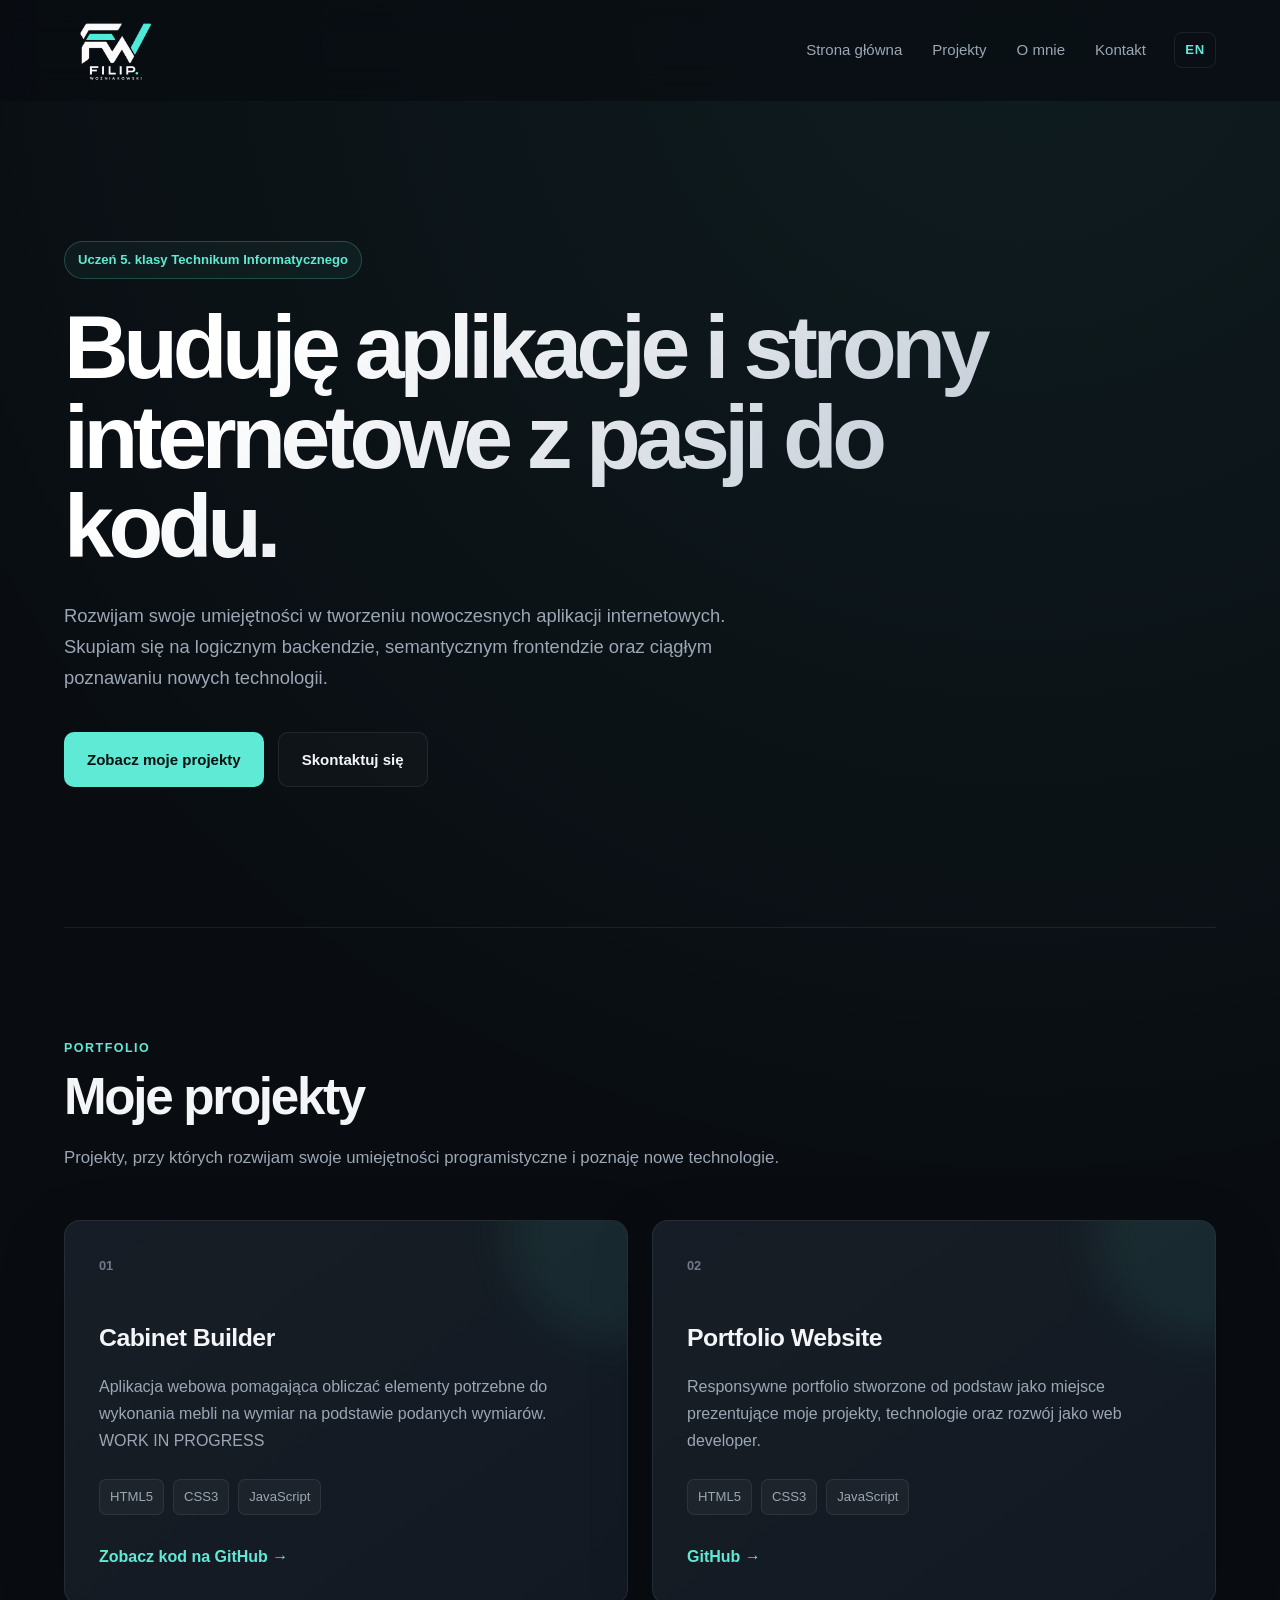
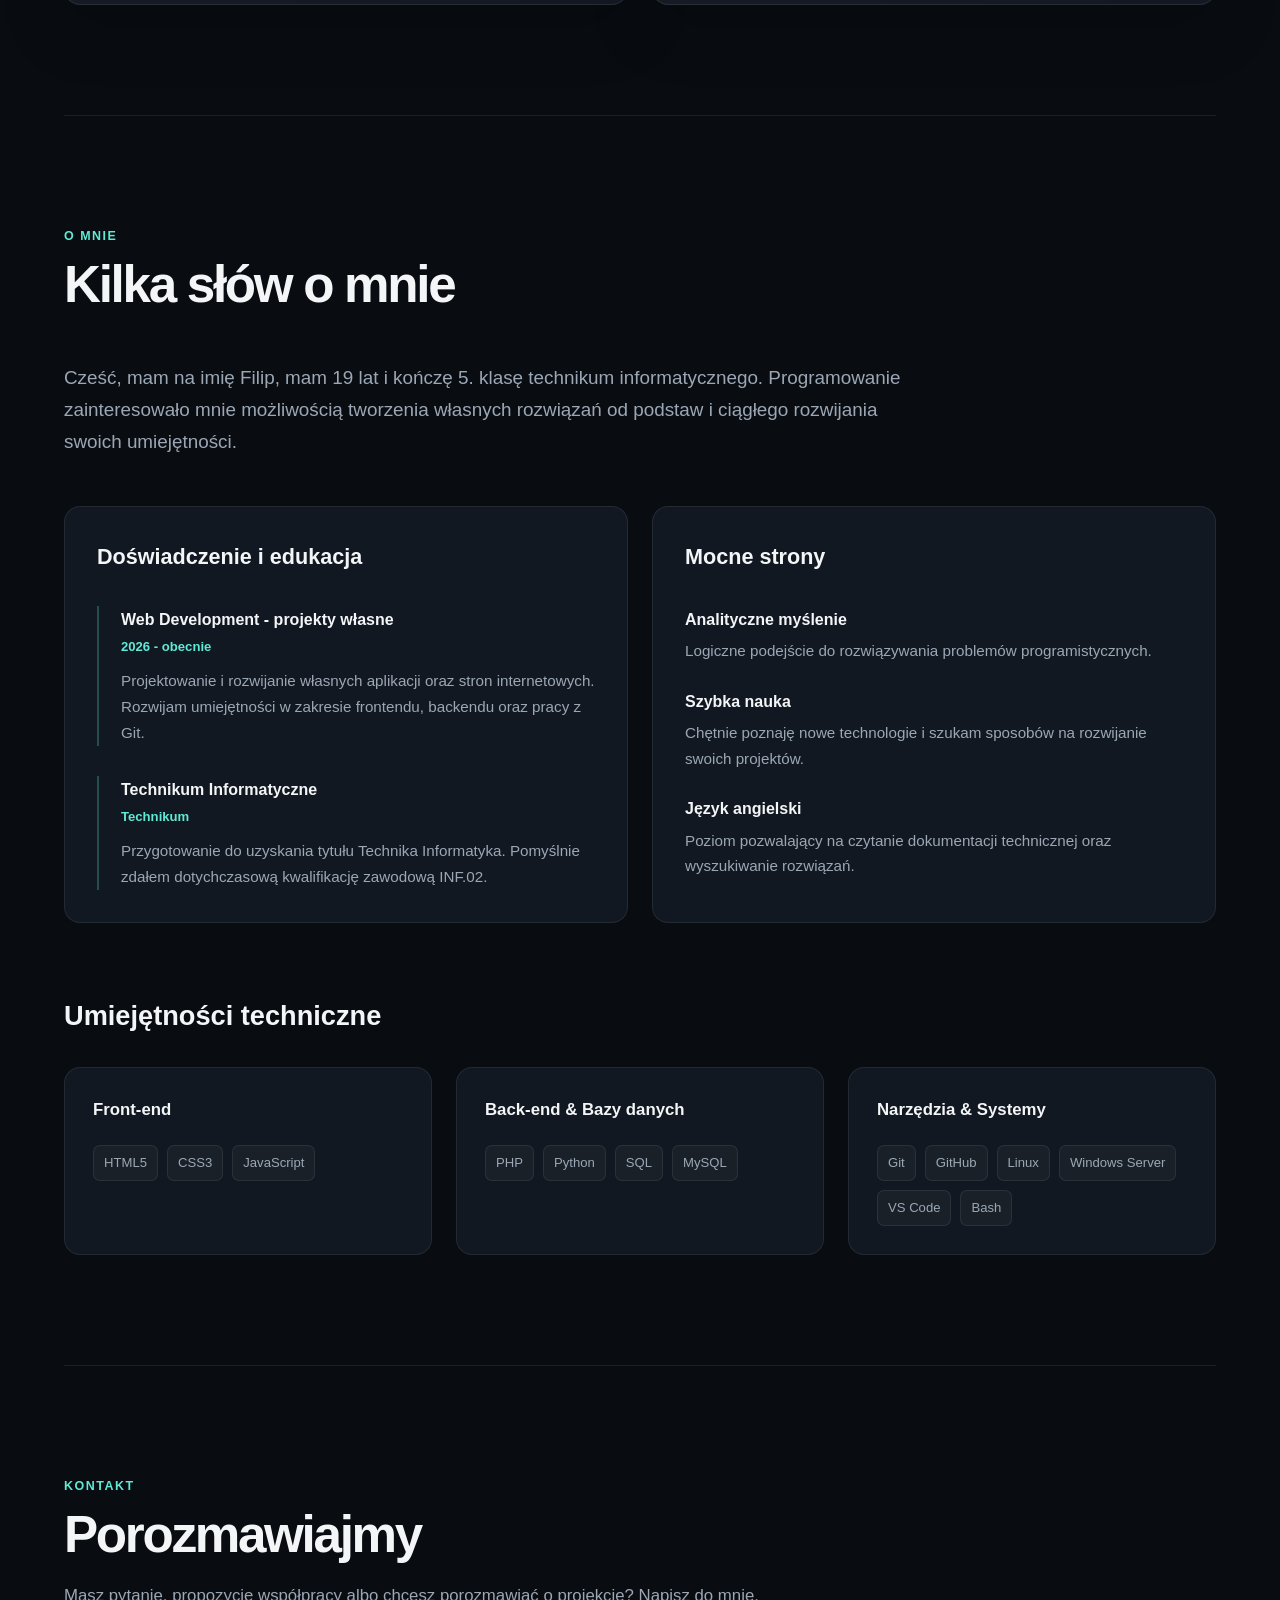
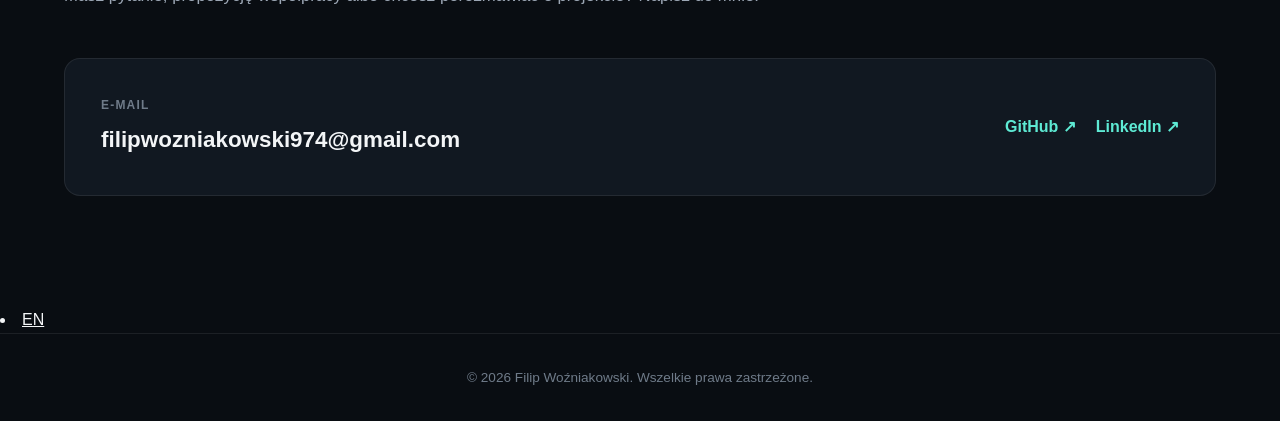
==== commit 61985e3f: "Fix header leanguage switch layout" ====
--- a/index.html
+++ b/index.html
@@ -16,7 +16,7 @@
 
     <title>Filip Woźniakowski | Portfolio</title>
 
-    <link rel="stylesheet" href="style.css">
+    <link rel="stylesheet" href="style.css?v=2">
 
     <link
         rel="icon"
@@ -33,13 +33,21 @@
 
     <header class="site-header">
 
-        <div class="header-container">
-
-            <a href="#home" class="site-logo">
-                <img src="assets/images/logo.png" alt="Filip Woźniakowski logo"
-            </a>
-
-            <nav class="main-navigation" aria-label="Główna nawigacja">
+    <div class="header-container">
+
+        <a href="#home" class="site-logo">
+            <img
+                src="assets/images/logo.png"
+                alt="Filip Woźniakowski logo"
+            >
+        </a>
+
+        <div class="header-right">
+
+            <nav
+                class="main-navigation"
+                aria-label="Główna nawigacja"
+            >
 
                 <ul>
                     <li>
@@ -69,9 +77,19 @@
 
             </nav>
 
+
+            <a
+                href="en/"
+                class="language-switch"
+            >
+                EN
+            </a>
+
         </div>
 
-    </header>
+    </div>
+
+</header>
 
 
     <main>
@@ -572,6 +590,12 @@
 
         </section>
 
+        <li class="leanguage-switch">
+            <a href="en/">
+                EN
+            </a>
+        </li>
+
     </main>
 
 
--- a/style.css
+++ b/style.css
@@ -1253,7 +1253,7 @@
    MOBILE
 ======================================== */
 
-@media (max-width: 600px) {
+@media (max-width: 900px) {
 
     html {
         scroll-padding-top:
@@ -1262,8 +1262,17 @@
 
 
     .header-container {
-        width:
-            92%;
+        min-height: auto;
+        padding: 18px 0;
+
+        flex-direction: row;
+        justify-content: space-between;
+    }
+
+    .header-right {
+        flex-direction: row;
+        align-items: center;
+        gap: 16px;
     }
 
 
@@ -1373,4 +1382,50 @@
             0.01ms !important;
     }
 
-}+}
+
+.header-right {
+    display: flex;
+    align-items: center;
+    gap: 28px;
+}
+
+
+.language-switch {
+    display: inline-flex;
+    align-items: center;
+    justify-content: center;
+
+    min-width: 42px;
+    height: 36px;
+
+    padding: 0 10px;
+
+    border: 1px solid var(--border);
+    border-radius: 8px;
+
+    color: var(--accent);
+
+    font-size: 0.82rem;
+    font-weight: 700;
+
+    letter-spacing: 0.05em;
+
+    text-decoration: none;
+
+    transition:
+        background 0.2s ease,
+        border-color 0.2s ease,
+        color 0.2s ease;
+}
+
+
+.language-switch:hover {
+    background: rgba(94, 234, 212, 0.06);
+
+    border-color:
+        rgba(94, 234, 212, 0.35);
+
+    color: var(--accent-hover);
+}
+
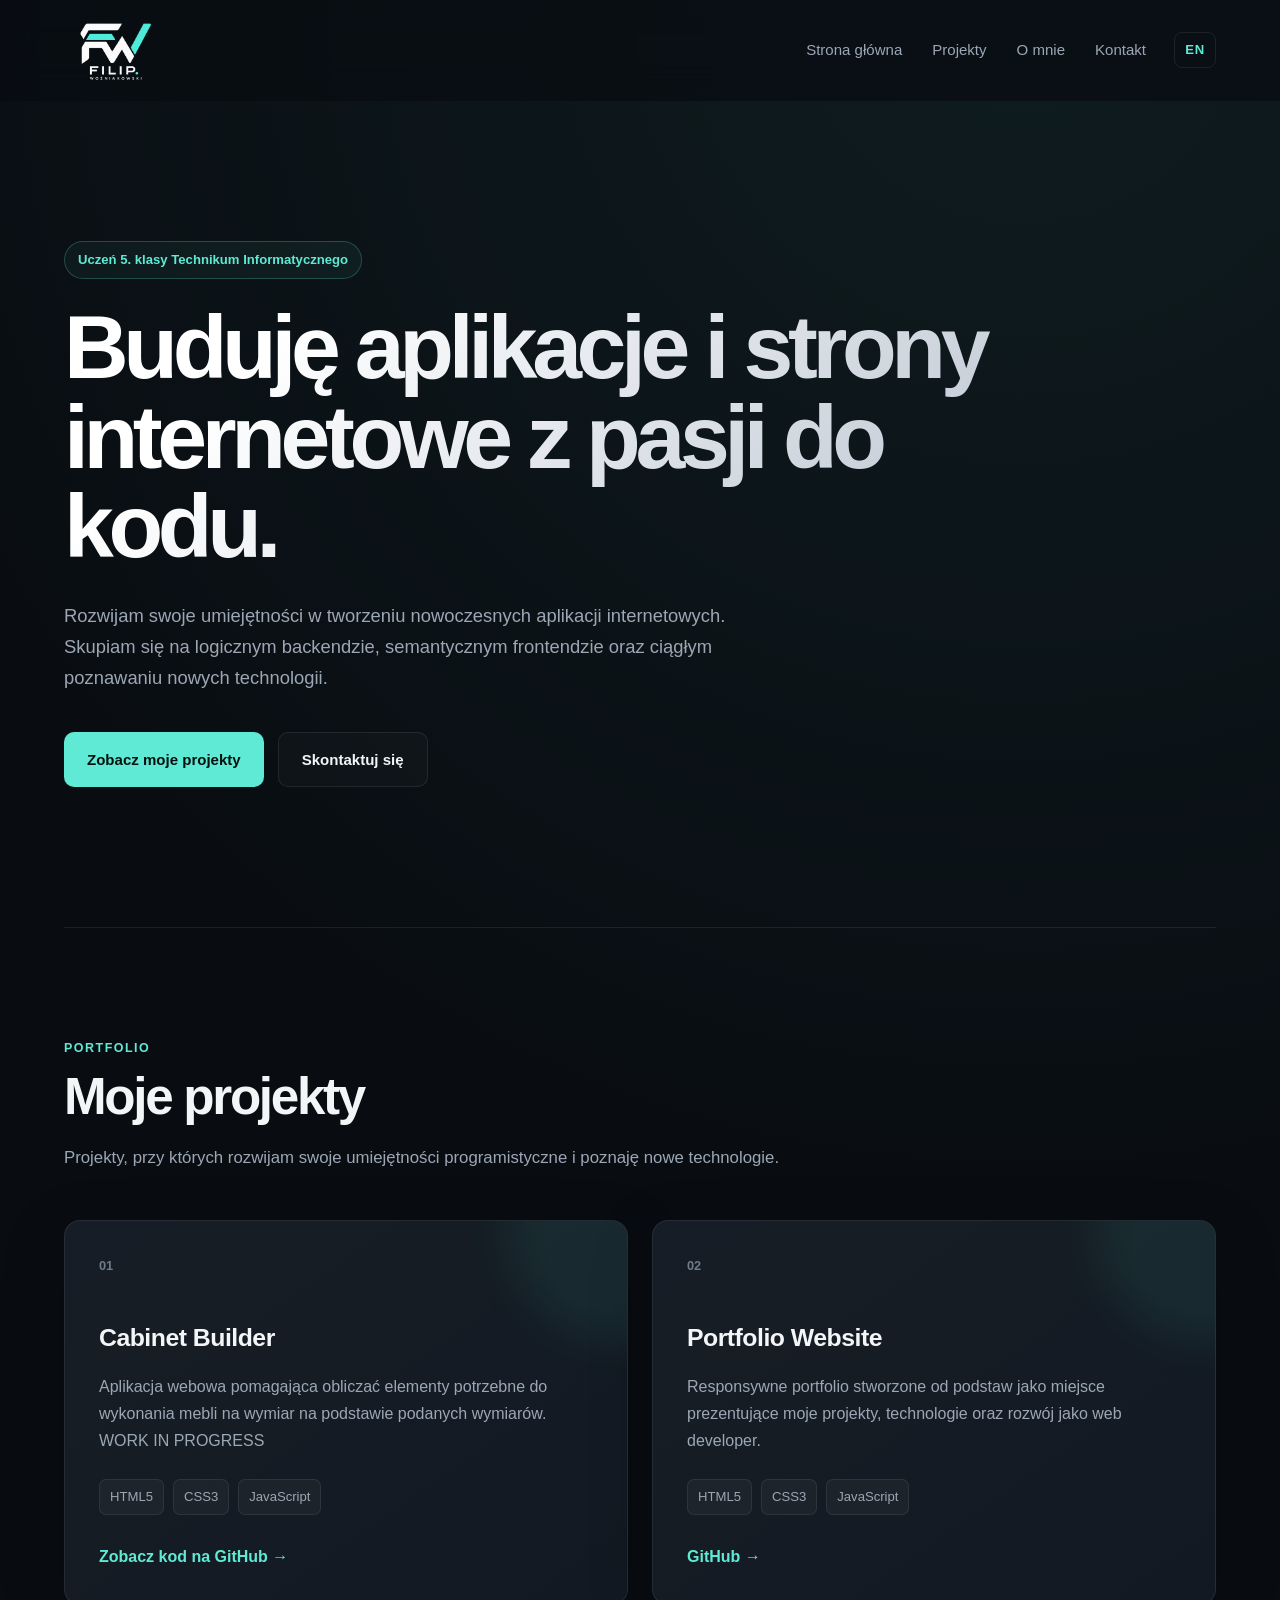
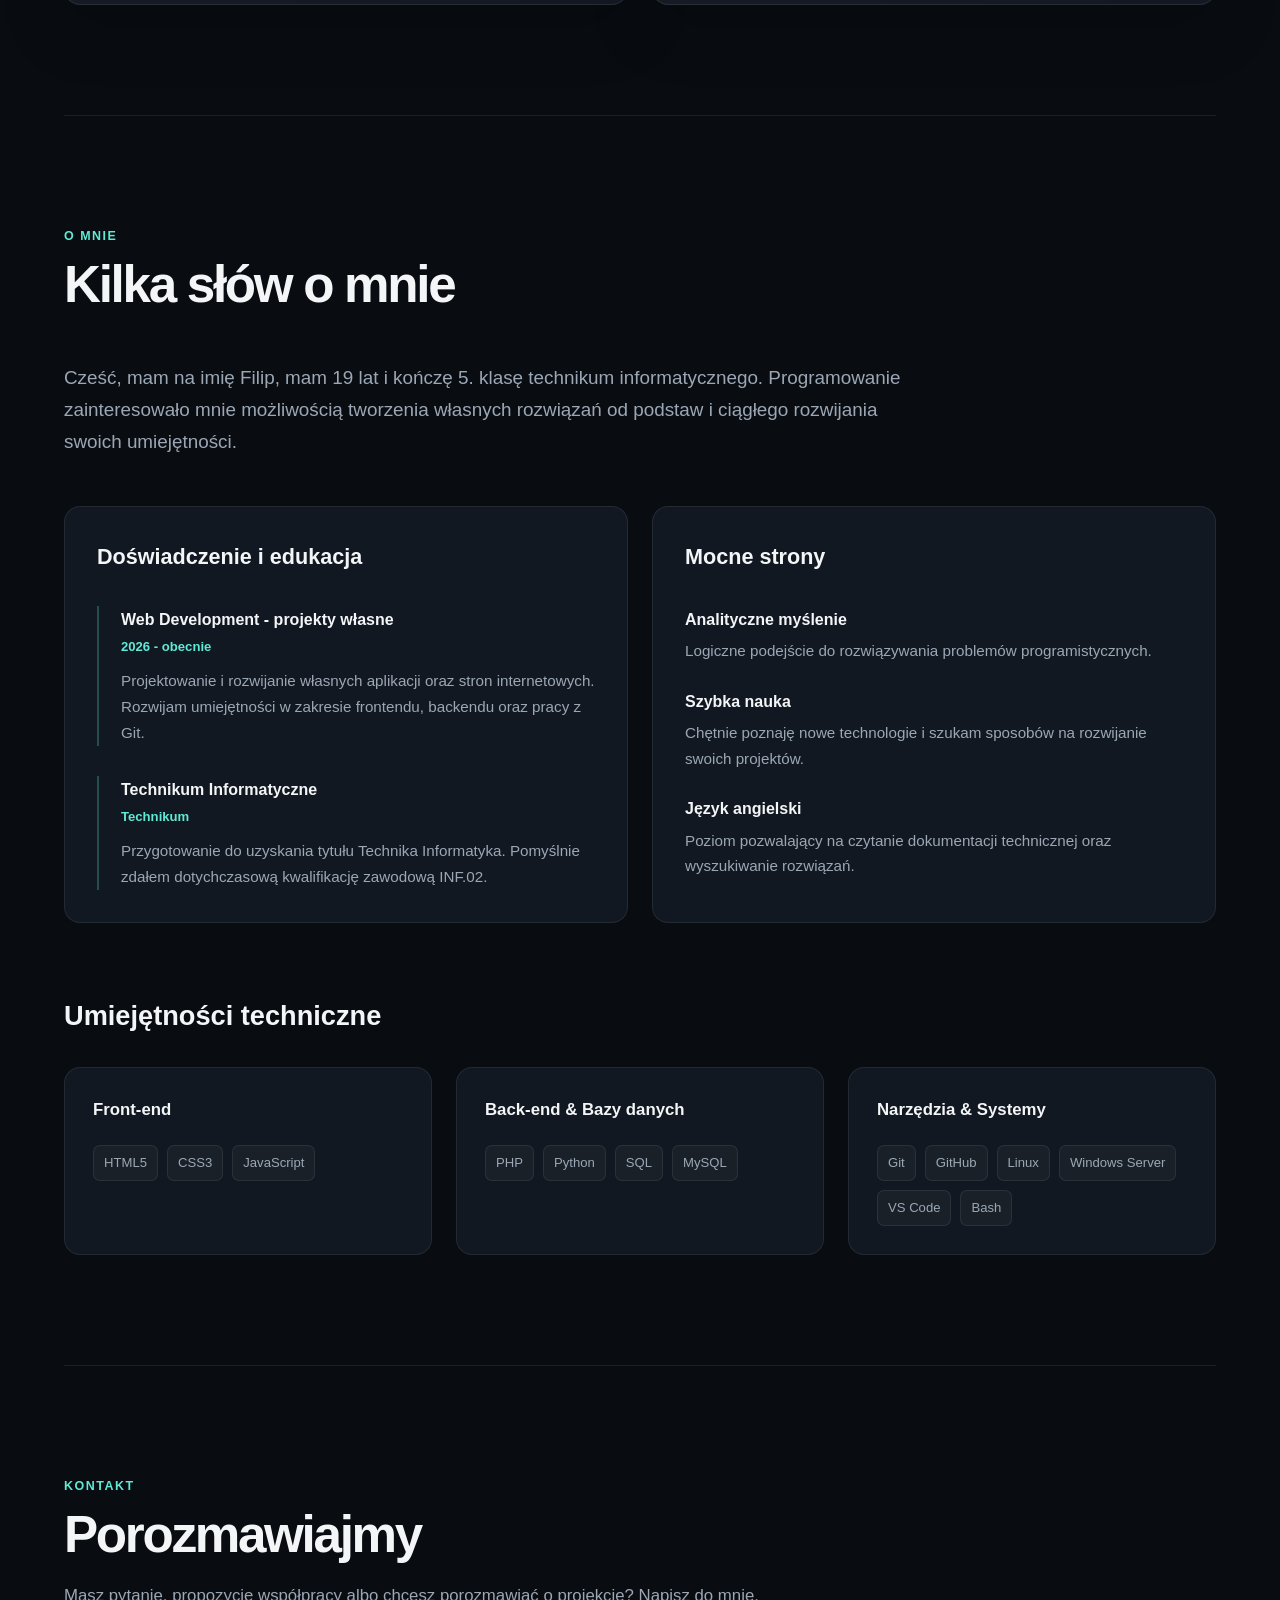
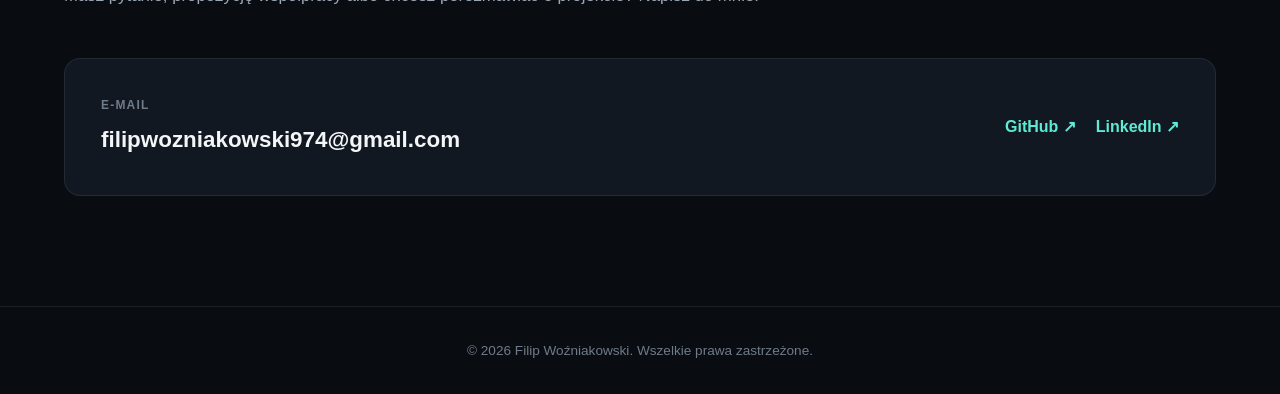
==== commit 8dda88b0: "the inscription en w was removed" ====
--- a/index.html
+++ b/index.html
@@ -42,39 +42,31 @@
             >
         </a>
 
+
         <div class="header-right">
 
             <nav
                 class="main-navigation"
+                id="main-navigation"
                 aria-label="Główna nawigacja"
             >
-
                 <ul>
                     <li>
-                        <a href="#home">
-                            Strona główna
-                        </a>
+                        <a href="#home">Strona główna</a>
                     </li>
 
                     <li>
-                        <a href="#projects">
-                            Projekty
-                        </a>
+                        <a href="#projects">Projekty</a>
                     </li>
 
                     <li>
-                        <a href="#about">
-                            O mnie
-                        </a>
+                        <a href="#about">O mnie</a>
                     </li>
 
                     <li>
-                        <a href="#contact">
-                            Kontakt
-                        </a>
+                        <a href="#contact">Kontakt</a>
                     </li>
                 </ul>
-
             </nav>
 
 
@@ -84,6 +76,18 @@
             >
                 EN
             </a>
+
+
+            <button
+                class="menu-toggle"
+                aria-label="Otwórz menu"
+                aria-expanded="false"
+                aria-controls="main-navigation"
+            >
+                <span></span>
+                <span></span>
+                <span></span>
+            </button>
 
         </div>
 
@@ -590,12 +594,6 @@
 
         </section>
 
-        <li class="leanguage-switch">
-            <a href="en/">
-                EN
-            </a>
-        </li>
-
     </main>
 
 
--- a/style.css
+++ b/style.css
@@ -1248,6 +1248,37 @@
 
 }
 
+.menu-toggle {
+    display: none;
+
+    width: 42px;
+    height: 42px;
+
+    padding: 9px;
+
+    border: 1px solid var(--border);
+    border-radius: 8px;
+
+    background: transparent;
+
+    cursor: pointer;
+}
+
+
+.menu-toggle span {
+    display: block;
+
+    width: 100%;
+    height: 2px;
+
+    margin: 5px 0;
+
+    background: var(--text);
+
+    transition:
+        transform 0.25s ease,
+        opacity 0.25s ease;
+}
 
 /* ========================================
    MOBILE
@@ -1429,3 +1460,123 @@
     color: var(--accent-hover);
 }
 
+@media (max-width: 768px) {
+
+    .site-header {
+        position: sticky;
+        top: 0;
+    }
+
+
+    .header-container {
+        width: 92%;
+
+        min-height: 72px;
+
+        padding: 10px 0;
+
+        flex-direction: row;
+
+        justify-content: space-between;
+        align-items: center;
+    }
+
+
+    .site-logo img {
+        width: 90px;
+        height: auto;
+    }
+
+
+    .header-right {
+        display: flex;
+
+        flex-direction: row;
+
+        align-items: center;
+
+        gap: 10px;
+    }
+
+
+    .menu-toggle {
+        display: block;
+    }
+
+
+    .main-navigation {
+        position: absolute;
+
+        top: 100%;
+        left: 0;
+
+        width: 100%;
+
+        padding: 20px 4%;
+
+        background: rgba(9, 13, 18, 0.98);
+
+        border-bottom: 1px solid var(--border);
+
+        opacity: 0;
+
+        visibility: hidden;
+
+        transform: translateY(-10px);
+
+        transition:
+            opacity 0.25s ease,
+            transform 0.25s ease,
+            visibility 0.25s ease;
+    }
+
+
+    .main-navigation.active {
+        opacity: 1;
+
+        visibility: visible;
+
+        transform: translateY(0);
+    }
+
+
+    .main-navigation ul {
+        display: flex;
+
+        flex-direction: column;
+
+        align-items: flex-start;
+
+        gap: 0;
+    }
+
+
+    .main-navigation li {
+        width: 100%;
+    }
+
+
+    .main-navigation a {
+        display: block;
+
+        width: 100%;
+
+        padding: 14px 0;
+
+        font-size: 1rem;
+
+        border-bottom: 1px solid var(--border);
+    }
+
+
+    .main-navigation a::after {
+        display: none;
+    }
+
+
+    .language-switch {
+        min-width: 42px;
+        height: 42px;
+    }
+
+}
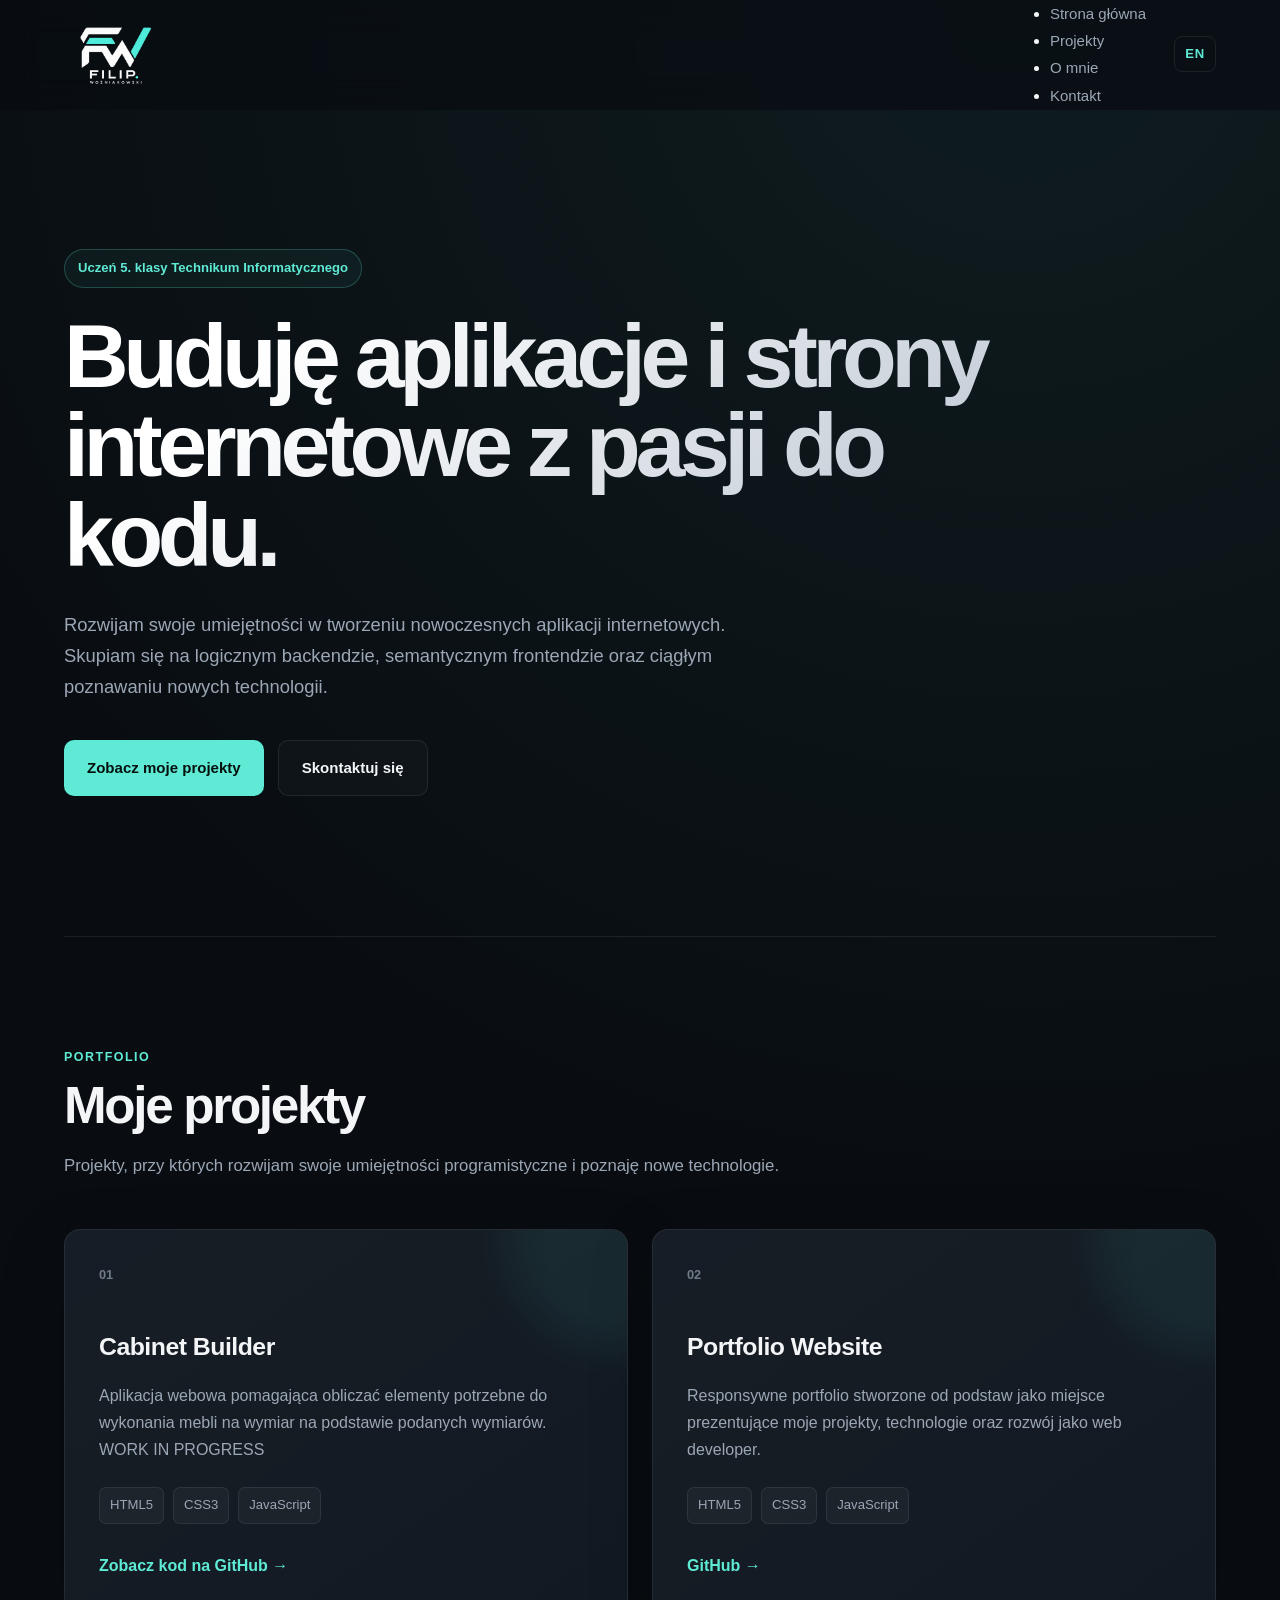
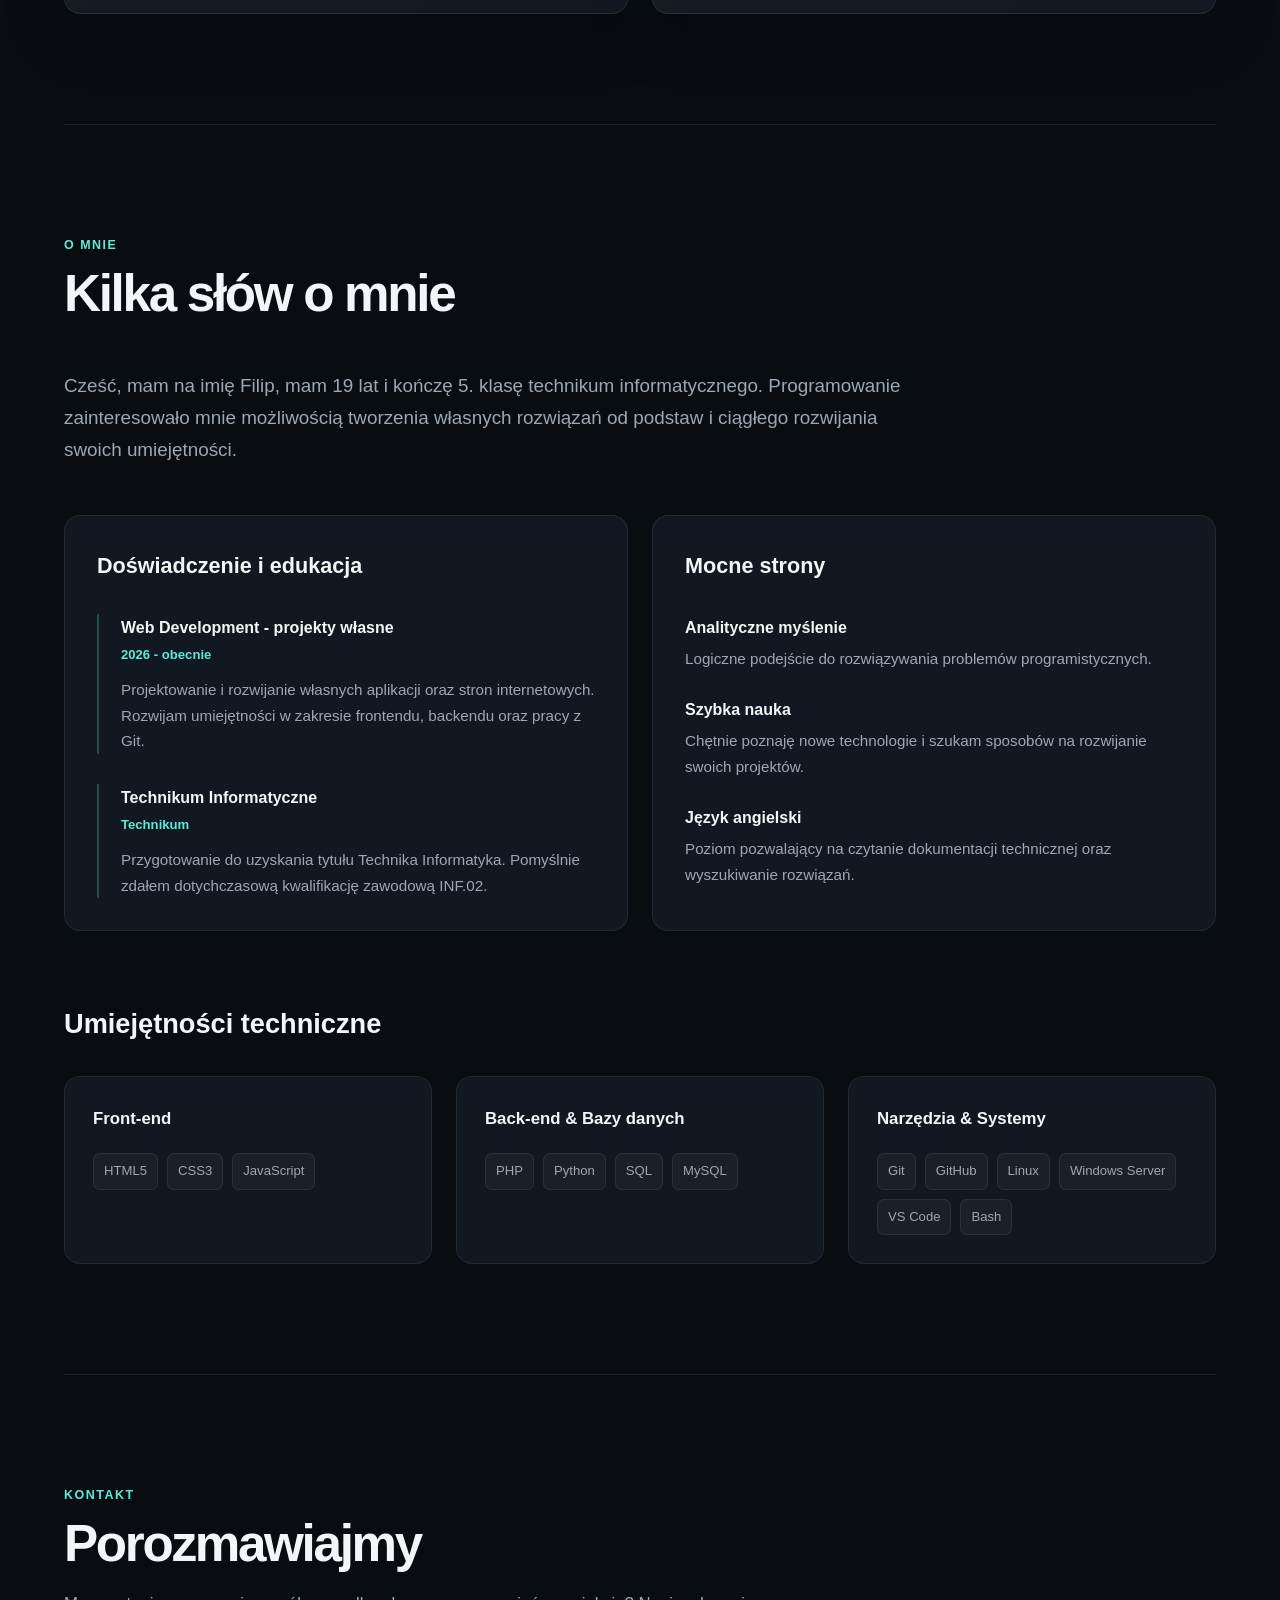
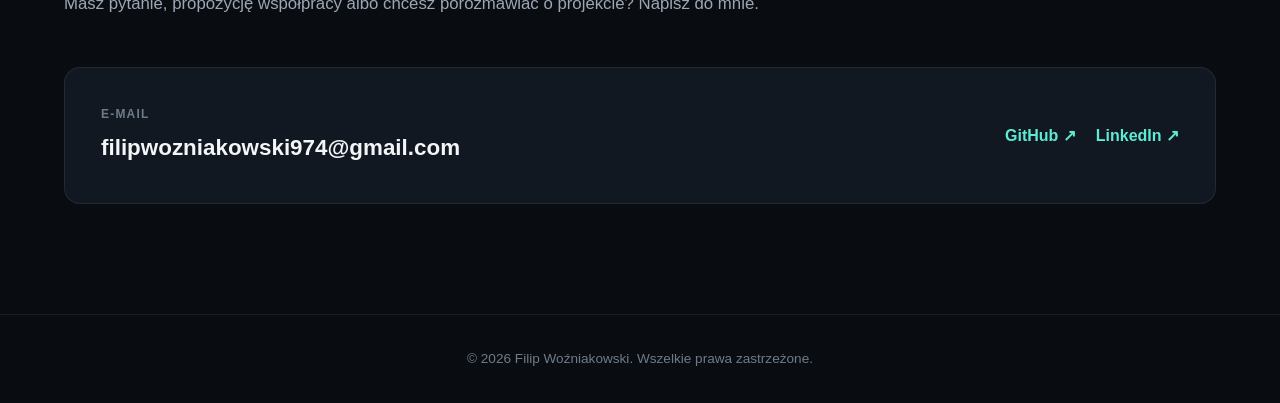
==== commit 068e8eaa: "Fix mail problem" ====
--- a/index.html
+++ b/index.html
@@ -562,7 +562,7 @@
                         E-mail
                     </span>
 
-                    <a href="mailto:twojemail@gmail.com">
+                    <a href="mailto:filipwozniakowski974@gmail.com">
                         filipwozniakowski974@gmail.com
                     </a>
 
--- a/style.css
+++ b/style.css
@@ -189,7 +189,7 @@
 /* ========================================
    NAVIGATION
 ======================================== */
-
+al
 .main-navigation ul {
     list-style:
         none;
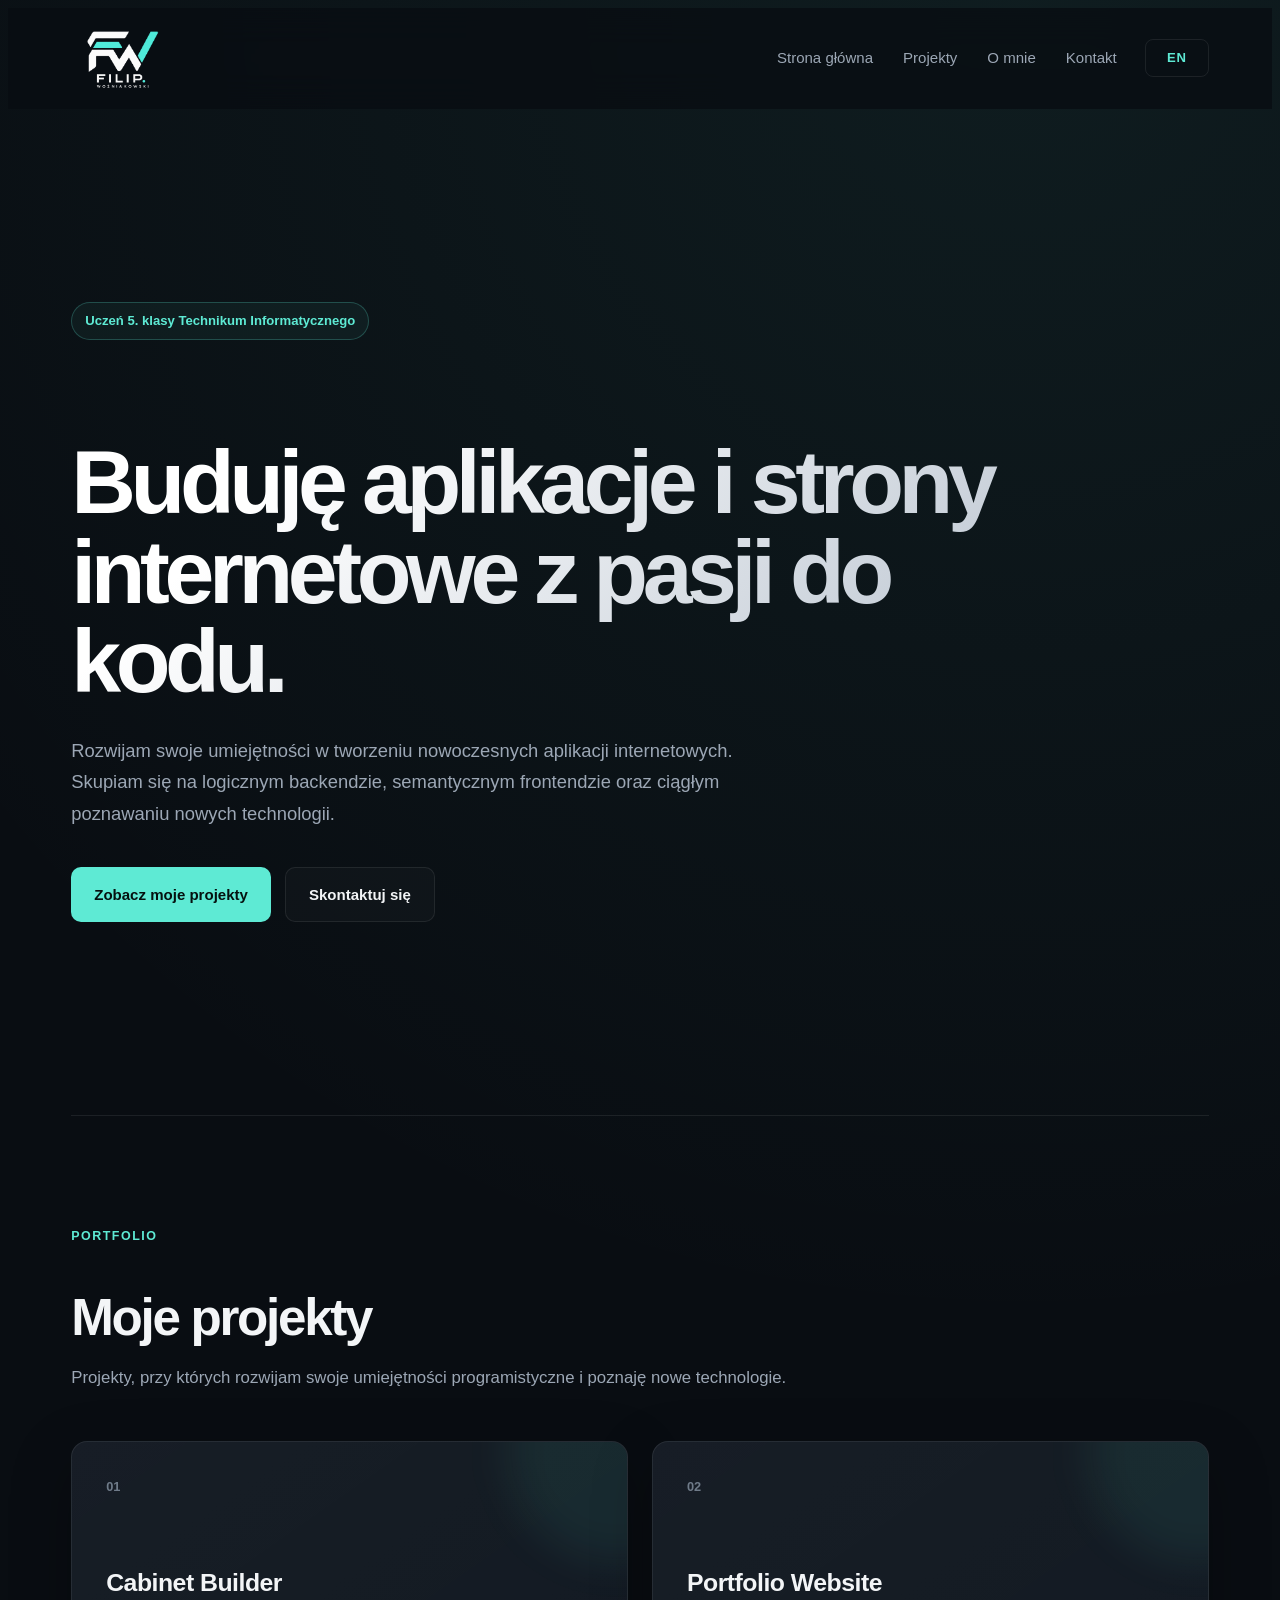
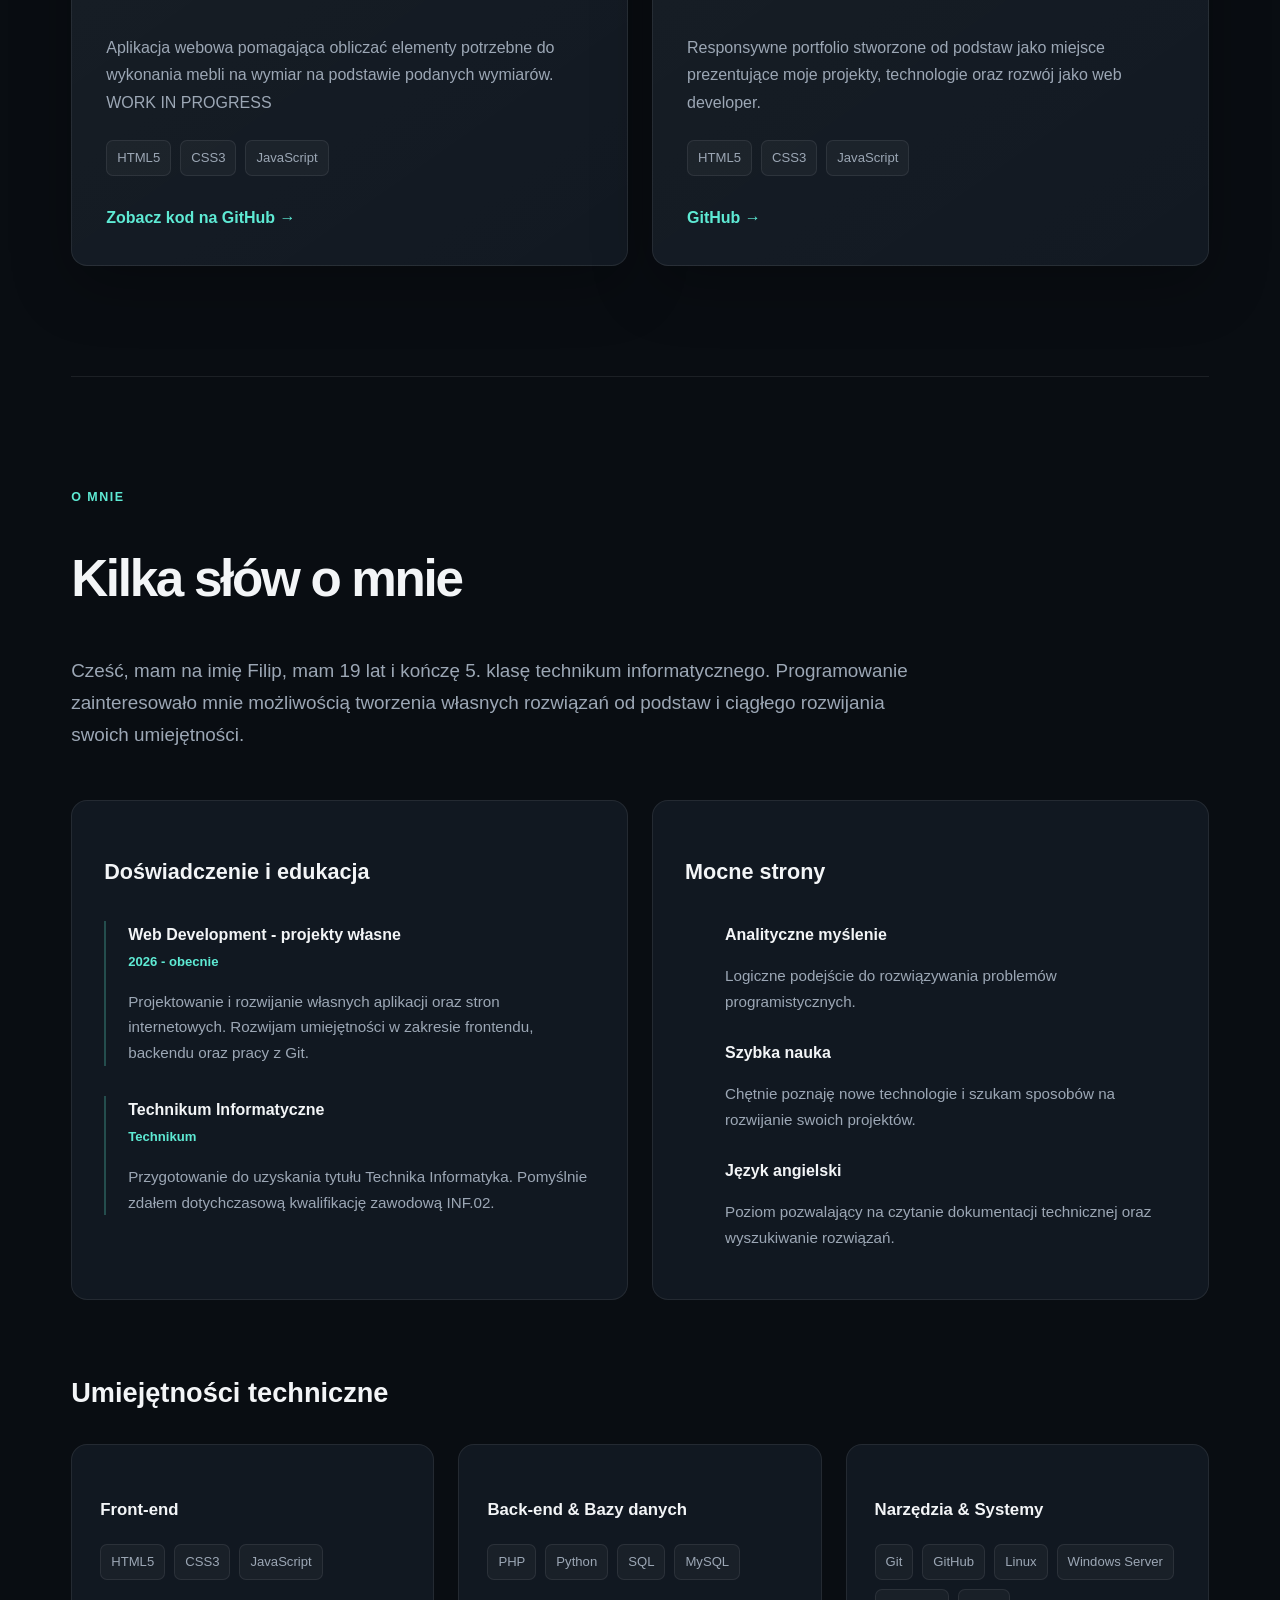
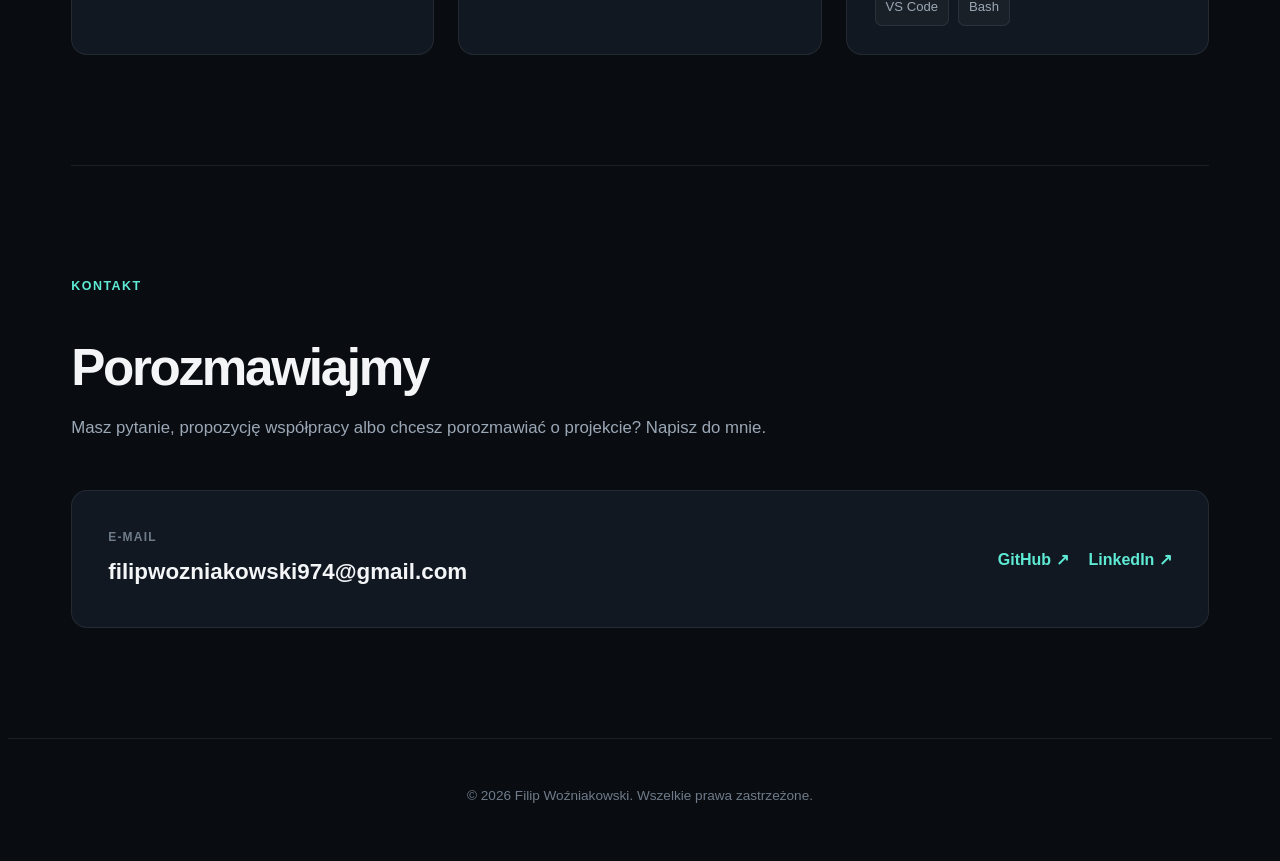
==== commit 3e15ed51: "add meta tag GSC" ====
--- a/index.html
+++ b/index.html
@@ -4,13 +4,10 @@
 <head>
     <meta charset="UTF-8">
 
-    <meta
-        name="viewport"
-        content="width=device-width, initial-scale=1.0"
+    <meta name="viewport" content="width=device-width, initial-scale=1.0"
     >
 
-    <meta
-        name="description"
+    <meta name="description" 
         content="Portfolio Filipa Woźniakowskiego - projekty webowe, HTML, CSS, JavaScript, Python i technologie backendowe."
     >
 
@@ -23,6 +20,8 @@
         type="image/png"
         href="assets/images/favicon.png"
     >
+
+    <meta name="google-site-verification" content="g0P03hgKLs8i53ValHm_wm-FriXG5cBm-wat7aZgQJM" />
 
 </head>
 
--- a/style.css
+++ b/style.css
@@ -1,1582 +1,790 @@
-/* ========================================
-   VARIABLES
-======================================== */
-
 :root {
-    --bg: #090d12;
-    --bg-secondary: #0d131b;
-
-    --card: #111821;
-    --card-hover: #151e29;
-
-    --text: #f3f5f7;
-    --text-secondary: #9ca7b5;
-    --text-muted: #6f7b89;
-
-    --accent: #5eead4;
-    --accent-hover: #2dd4bf;
-
-    --border: rgba(255, 255, 255, 0.08);
-
-    --radius: 16px;
-
-    --container-width: 1200px;
-
-    --shadow:
-        0 20px 60px rgba(0, 0, 0, 0.25);
-}
-
-
-/* ========================================
-   RESET
-======================================== */
-
-* {
-    margin: 0;
-    padding: 0;
-
-    box-sizing: border-box;
-}
-
+  --bg: #090d12;
+  --bg-secondary: #0d131b;
+  --card: #111821;
+  --card-hover: #151e29;
+  --text: #f3f5f7;
+  --text-secondary: #9ca7b5;
+  --text-muted: #6f7b89;
+  --accent: #5eead4;
+  --accent-hover: #2dd4bf;
+  --border: rgba(255, 255, 255, 0.08);
+  --radius: 16px;
+  --container-width: 1200px;
+  --shadow: 0 20px 60px rgba(0, 0, 0, 0.25);
+}
 
 html {
-    scroll-behavior: smooth;
-
-    scroll-padding-top: 100px;
-}
-
+  scroll-behavior: smooth;
+  scroll-padding-top: 100px;
+}
 
 body {
-    min-height: 100vh;
-
-    background:
-        radial-gradient(
-            circle at 80% 0%,
-            rgba(94, 234, 212, 0.07),
-            transparent 32%
-        ),
-        var(--bg);
-
-    color: var(--text);
-
-    font-family:
-        Inter,
-        -apple-system,
-        BlinkMacSystemFont,
-        "Segoe UI",
-        Roboto,
-        Helvetica,
-        Arial,
-        sans-serif;
-
-    line-height: 1.7;
-}
-
+  min-height: 100vh;
+  background: radial-gradient(circle at 80% 0%, rgba(94, 234, 212, 0.07), transparent 32%), var(--bg);
+  color: var(--text);
+  font-family: Inter, -apple-system, BlinkMacSystemFont, "Segoe UI", Roboto, Helvetica, Arial, sans-serif;
+  line-height: 1.7;
+}
 
 a {
-    color: inherit;
-}
-
+  color: inherit;
+}
 
 button,
 input,
 textarea {
-    font: inherit;
-}
-
-
-/* ========================================
-   HEADER
-======================================== */
-
+  font: inherit;
+}
+
+/* Header */
 .site-header {
-    position: sticky;
-
-    top: 0;
-
-    z-index: 1000;
-
-    width: 100%;
-
-    border-bottom:
-        1px solid transparent;
-
-    background:
-        rgba(9, 13, 18, 0.75);
-
-    backdrop-filter:
-        blur(18px);
-
-    -webkit-backdrop-filter:
-        blur(18px);
-
-    transition:
-        background 0.3s ease,
-        border-color 0.3s ease,
-        box-shadow 0.3s ease;
-}
-
+  position: sticky;
+  top: 0;
+  z-index: 1000;
+  width: 100%;
+  border-bottom: 1px solid transparent;
+  background: rgba(9, 13, 18, 0.75);
+  backdrop-filter: blur(18px);
+  -webkit-backdrop-filter: blur(18px);
+  transition: background 0.3s ease, border-color 0.3s ease, box-shadow 0.3s ease;
+}
 
 .site-header.scrolled {
-    background:
-        rgba(9, 13, 18, 0.94);
-
-    border-color:
-        var(--border);
-
-    box-shadow:
-        0 8px 30px rgba(0, 0, 0, 0.18);
-}
-
+  background: rgba(9, 13, 18, 0.94);
+  border-color: var(--border);
+  box-shadow: 0 8px 30px rgba(0, 0, 0, 0.18);
+}
 
 .header-container {
-    width:
-        min(90%, var(--container-width));
-
-    min-height:
-        74px;
-
-    margin:
-        0 auto;
-
-    display:
-        flex;
-
-    align-items:
-        center;
-
-    justify-content:
-        space-between;
-
-    gap:
-        30px;
-}
-
-
-/* ========================================
-   LOGO
-======================================== */
-
+  width: min(90%, var(--container-width));
+  min-height: 74px;
+  margin: 0 auto;
+  display: flex;
+  align-items: center;
+  justify-content: space-between;
+  gap: 30px;
+}
+
+/* Logo */
 .site-logo {
-    color:
-        var(--text);
-
-    font-size:
-        1.35rem;
-
-    font-weight:
-        800;
-
-    letter-spacing:
-        -0.04em;
-
-    text-decoration:
-        none;
-}
-
-.site-logo img{
-    width: 100px;
-    height: auto;
-    display: block;
+  color: var(--text);
+  font-size: 1.35rem;
+  font-weight: 800;
+  letter-spacing: -0.04em;
+  text-decoration: none;
+}
+
+.site-logo img {
+  width: 100px;
+  height: auto;
+  display: block;
 }
 
 .site-logo span {
-    color:
-        var(--accent);
-}
-
-
-/* ========================================
-   NAVIGATION
-======================================== */
-al
+  color: var(--accent);
+}
+
+/* Navigation */
 .main-navigation ul {
-    list-style:
-        none;
-
-    display:
-        flex;
-
-    align-items:
-        center;
-
-    gap:
-        30px;
-}
-
+  list-style: none;
+  display: flex;
+  align-items: center;
+  gap: 30px;
+}
 
 .main-navigation a {
-    position:
-        relative;
-
-    color:
-        var(--text-secondary);
-
-    font-size:
-        0.94rem;
-
-    font-weight:
-        500;
-
-    text-decoration:
-        none;
-
-    transition:
-        color 0.25s ease;
-}
-
+  position: relative;
+  color: var(--text-secondary);
+  font-size: 0.94rem;
+  font-weight: 500;
+  text-decoration: none;
+  transition: color 0.25s ease;
+}
 
 .main-navigation a::after {
-    content:
-        "";
-
-    position:
-        absolute;
-
-    left:
-        0;
-
-    bottom:
-        -8px;
-
-    width:
-        0;
-
-    height:
-        2px;
-
-    background:
-        var(--accent);
-
-    transition:
-        width 0.25s ease;
-}
-
+  content: "";
+  position: absolute;
+  left: 0;
+  bottom: -8px;
+  width: 0;
+  height: 2px;
+  background: var(--accent);
+  transition: width 0.25s ease;
+}
 
 .main-navigation a:hover {
-    color:
-        var(--text);
-}
-
+  color: var(--text);
+}
 
 .main-navigation a:hover::after {
-    width:
-        100%;
-}
-
-
-/* ========================================
-   GENERAL SECTION
-======================================== */
-
+  width: 100%;
+}
+
+/* General section */
 .content-section,
 .hero-section {
-    width:
-        min(90%, var(--container-width));
-
-    margin:
-        0 auto;
-}
-
+  width: min(90%, var(--container-width));
+  margin: 0 auto;
+}
 
 .content-section {
-    padding:
-        110px 0;
-}
-
+  padding: 110px 0;
+}
 
 .section-heading {
-    max-width:
-        720px;
-
-    margin-bottom:
-        48px;
-}
-
+  max-width: 720px;
+  margin-bottom: 48px;
+}
 
 .section-label {
-    display:
-        block;
-
-    margin-bottom:
-        10px;
-
-    color:
-        var(--accent);
-
-    font-size:
-        0.78rem;
-
-    font-weight:
-        700;
-
-    letter-spacing:
-        0.12em;
-
-    text-transform:
-        uppercase;
-}
-
+  display: block;
+  margin-bottom: 10px;
+  color: var(--accent);
+  font-size: 0.78rem;
+  font-weight: 700;
+  letter-spacing: 0.12em;
+  text-transform: uppercase;
+}
 
 .section-heading h2 {
-    margin-bottom:
-        18px;
-
-    font-size:
-        clamp(
-            2.1rem,
-            4vw,
-            3.2rem
-        );
-
-    line-height:
-        1.1;
-
-    letter-spacing:
-        -0.045em;
-}
-
+  margin-bottom: 18px;
+  font-size: clamp(2.1rem, 4vw, 3.2rem);
+  line-height: 1.1;
+  letter-spacing: -0.045em;
+}
 
 .section-heading p {
-    color:
-        var(--text-secondary);
-
-    font-size:
-        1.05rem;
-
-    line-height:
-        1.7;
-}
-
-
-/* ========================================
-   HERO
-======================================== */
-
+  color: var(--text-secondary);
+  font-size: 1.05rem;
+  line-height: 1.7;
+}
+
+/* Hero */
 .hero-section {
-    min-height:
-        calc(100vh - 74px);
-
-    display:
-        flex;
-
-    align-items:
-        center;
-
-    padding:
-        90px 0;
-}
-
+  min-height: calc(100vh - 74px);
+  display: flex;
+  align-items: center;
+  padding: 90px 0;
+}
 
 .hero-content {
-    max-width:
-        950px;
-}
-
+  max-width: 950px;
+}
 
 .hero-subtitle {
-    display:
-        inline-block;
-
-    margin-bottom:
-        24px;
-
-    padding:
-        7px 13px;
-
-    border:
-        1px solid rgba(94, 234, 212, 0.24);
-
-    border-radius:
-        999px;
-
-    background:
-        rgba(94, 234, 212, 0.05);
-
-    color:
-        var(--accent);
-
-    font-size:
-        0.82rem;
-
-    font-weight:
-        600;
-}
-
+  display: inline-block;
+  margin-bottom: 24px;
+  padding: 7px 13px;
+  border: 1px solid rgba(94, 234, 212, 0.24);
+  border-radius: 999px;
+  background: rgba(94, 234, 212, 0.05);
+  color: var(--accent);
+  font-size: 0.82rem;
+  font-weight: 600;
+}
 
 .hero-content h1 {
-    max-width:
-        950px;
-
-    margin-bottom:
-        28px;
-
-    font-size:
-        clamp(
-            3rem,
-            7vw,
-            6rem
-        );
-
-    line-height:
-        1;
-
-    letter-spacing:
-        -0.06em;
-
-    background:
-        linear-gradient(
-            135deg,
-            #ffffff 20%,
-            #b9c3cf 100%
-        );
-
-    -webkit-background-clip:
-        text;
-
-    background-clip:
-        text;
-
-    color:
-        transparent;
-}
-
+  max-width: 950px;
+  margin-bottom: 28px;
+  font-size: clamp(3rem, 7vw, 6rem);
+  line-height: 1;
+  letter-spacing: -0.06em;
+  background: linear-gradient(135deg, #ffffff 20%, #b9c3cf 100%);
+  -webkit-background-clip: text;
+  background-clip: text;
+  color: transparent;
+}
 
 .hero-content p {
-    max-width:
-        720px;
-
-    margin-bottom:
-        38px;
-
-    color:
-        var(--text-secondary);
-
-    font-size:
-        1.15rem;
-}
-
-
-/* ========================================
-   BUTTONS
-======================================== */
-
+  max-width: 720px;
+  margin-bottom: 38px;
+  color: var(--text-secondary);
+  font-size: 1.15rem;
+}
+
+/* Buttons */
 .hero-buttons {
-    display:
-        flex;
-
-    flex-wrap:
-        wrap;
-
-    gap:
-        14px;
-}
-
+  display: flex;
+  flex-wrap: wrap;
+  gap: 14px;
+}
 
 .btn {
-    display:
-        inline-flex;
-
-    align-items:
-        center;
-
-    justify-content:
-        center;
-
-    padding:
-        14px 23px;
-
-    border-radius:
-        10px;
-
-    text-decoration:
-        none;
-
-    font-size:
-        0.94rem;
-
-    font-weight:
-        700;
-
-    transition:
-        transform 0.25s ease,
-        background 0.25s ease,
-        border-color 0.25s ease,
-        box-shadow 0.25s ease;
-}
-
+  display: inline-flex;
+  align-items: center;
+  justify-content: center;
+  padding: 14px 23px;
+  border-radius: 10px;
+  text-decoration: none;
+  font-size: 0.94rem;
+  font-weight: 700;
+  transition: transform 0.25s ease, background 0.25s ease, border-color 0.25s ease, box-shadow 0.25s ease;
+}
 
 .btn:hover {
-    transform:
-        translateY(-2px);
-}
-
+  transform: translateY(-2px);
+}
 
 .btn-primary {
-    background:
-        var(--accent);
-
-    color:
-        #05110f;
-}
-
+  background: var(--accent);
+  color: #05110f;
+}
 
 .btn-primary:hover {
-    background:
-        var(--accent-hover);
-
-    box-shadow:
-        0 12px 30px
-        rgba(45, 212, 191, 0.16);
-}
-
+  background: var(--accent-hover);
+  box-shadow: 0 12px 30px rgba(45, 212, 191, 0.16);
+}
 
 .btn-secondary {
-    border:
-        1px solid var(--border);
-
-    background:
-        rgba(255, 255, 255, 0.025);
-
-    color:
-        var(--text);
-}
-
+  border: 1px solid var(--border);
+  background: rgba(255, 255, 255, 0.025);
+  color: var(--text);
+}
 
 .btn-secondary:hover {
-    border-color:
-        rgba(94, 234, 212, 0.25);
-
-    background:
-        rgba(255, 255, 255, 0.05);
-}
-
-
-/* ========================================
-   PROJECTS
-======================================== */
-
+  border-color: rgba(94, 234, 212, 0.25);
+  background: rgba(255, 255, 255, 0.05);
+}
+
+/* Projects */
 #projects {
-    border-top:
-        1px solid var(--border);
-}
-
+  border-top: 1px solid var(--border);
+}
 
 .projects-grid {
-    display:
-        grid;
-
-    grid-template-columns:
-        repeat(
-            2,
-            minmax(0, 1fr)
-        );
-
-    gap:
-        24px;
-}
-
+  display: grid;
+  grid-template-columns: repeat(2, minmax(0, 1fr));
+  gap: 24px;
+}
 
 .project-card {
-    position:
-        relative;
-
-    min-height:
-        330px;
-
-    padding:
-        34px;
-
-    display:
-        flex;
-
-    flex-direction:
-        column;
-
-    border:
-        1px solid var(--border);
-
-    border-radius:
-        var(--radius);
-
-    background:
-        linear-gradient(
-            145deg,
-            rgba(255, 255, 255, 0.025),
-            rgba(255, 255, 255, 0.005)
-        ),
-        var(--card);
-
-    overflow:
-        hidden;
-
-    box-shadow:
-        var(--shadow);
-
-    transition:
-        transform 0.3s ease,
-        border-color 0.3s ease,
-        background 0.3s ease;
-}
-
+  position: relative;
+  min-height: 330px;
+  padding: 34px;
+  display: flex;
+  flex-direction: column;
+  border: 1px solid var(--border);
+  border-radius: var(--radius);
+  background: linear-gradient(145deg, rgba(255, 255, 255, 0.025), rgba(255, 255, 255, 0.005)), var(--card);
+  overflow: hidden;
+  box-shadow: var(--shadow);
+  transition: transform 0.3s ease, border-color 0.3s ease, background 0.3s ease;
+}
 
 .project-card::before {
-    content:
-        "";
-
-    position:
-        absolute;
-
-    top:
-        -100px;
-
-    right:
-        -100px;
-
-    width:
-        220px;
-
-    height:
-        220px;
-
-    border-radius:
-        50%;
-
-    background:
-        rgba(94, 234, 212, 0.07);
-
-    filter:
-        blur(20px);
-}
-
+  content: "";
+  position: absolute;
+  top: -100px;
+  right: -100px;
+  width: 220px;
+  height: 220px;
+  border-radius: 50%;
+  background: rgba(94, 234, 212, 0.07);
+  filter: blur(20px);
+}
 
 .project-card:hover {
-    transform:
-        translateY(-6px);
-
-    border-color:
-        rgba(94, 234, 212, 0.25);
-
-    background:
-        var(--card-hover);
-}
-
+  transform: translateY(-6px);
+  border-color: rgba(94, 234, 212, 0.25);
+  background: var(--card-hover);
+}
 
 .project-number {
-    position:
-        relative;
-
-    margin-bottom:
-        40px;
-
-    color:
-        var(--text-muted);
-
-    font-size:
-        0.8rem;
-
-    font-weight:
-        700;
-}
-
+  position: relative;
+  margin-bottom: 40px;
+  color: var(--text-muted);
+  font-size: 0.8rem;
+  font-weight: 700;
+}
 
 .project-card h3 {
-    position:
-        relative;
-
-    margin-bottom:
-        14px;
-
-    font-size:
-        1.55rem;
-
-    letter-spacing:
-        -0.02em;
-}
-
+  position: relative;
+  margin-bottom: 14px;
+  font-size: 1.55rem;
+  letter-spacing: -0.02em;
+}
 
 .project-card > p {
-    position:
-        relative;
-
-    margin-bottom:
-        24px;
-
-    color:
-        var(--text-secondary);
-}
-
+  position: relative;
+  margin-bottom: 24px;
+  color: var(--text-secondary);
+}
 
 .project-card .tags {
-    position:
-        relative;
-
-    margin-bottom:
-        28px;
-}
-
+  position: relative;
+  margin-bottom: 28px;
+}
 
 .project-links {
-    position:
-        relative;
-
-    margin-top:
-        auto;
-}
-
+  position: relative;
+  margin-top: auto;
+}
 
 .project-link {
-    color:
-        var(--accent);
-
-    font-weight:
-        600;
-
-    text-decoration:
-        none;
-}
-
+  color: var(--accent);
+  font-weight: 600;
+  text-decoration: none;
+}
 
 .project-link:hover {
-    text-decoration:
-        underline;
-}
-
-
-/* ========================================
-   ABOUT
-======================================== */
-
+  text-decoration: underline;
+}
+
+/* About */
 #about {
-    border-top:
-        1px solid var(--border);
-}
-
+  border-top: 1px solid var(--border);
+}
 
 .about-intro {
-    max-width:
-        850px;
-
-    margin-bottom:
-        48px;
-}
-
+  max-width: 850px;
+  margin-bottom: 48px;
+}
 
 .about-intro p {
-    color:
-        var(--text-secondary);
-
-    font-size:
-        1.18rem;
-}
-
+  color: var(--text-secondary);
+  font-size: 1.18rem;
+}
 
 .about-grid {
-    display:
-        grid;
-
-    grid-template-columns:
-        repeat(
-            2,
-            minmax(0, 1fr)
-        );
-
-    gap:
-        24px;
-}
-
+  display: grid;
+  grid-template-columns: repeat(2, minmax(0, 1fr));
+  gap: 24px;
+}
 
 .about-box {
-    padding:
-        32px;
-
-    border:
-        1px solid var(--border);
-
-    border-radius:
-        var(--radius);
-
-    background:
-        var(--card);
-}
-
+  padding: 32px;
+  border: 1px solid var(--border);
+  border-radius: var(--radius);
+  background: var(--card);
+}
 
 .about-box h3 {
-    margin-bottom:
-        30px;
-
-    font-size:
-        1.35rem;
-}
-
-
-/* ========================================
-   TIMELINE
-======================================== */
-
+  margin-bottom: 30px;
+  font-size: 1.35rem;
+}
+
+/* Timeline */
 .timeline-item {
-    position:
-        relative;
-
-    margin-bottom:
-        30px;
-
-    padding-left:
-        22px;
-
-    border-left:
-        2px solid
-        rgba(94, 234, 212, 0.25);
-}
-
+  position: relative;
+  margin-bottom: 30px;
+  padding-left: 22px;
+  border-left: 2px solid rgba(94, 234, 212, 0.25);
+}
 
 .timeline-item:last-child {
-    margin-bottom:
-        0;
-}
-
+  margin-bottom: 0;
+}
 
 .timeline-item h4 {
-    margin-bottom:
-        3px;
-
-    font-size:
-        1rem;
-}
-
+  margin-bottom: 3px;
+  font-size: 1rem;
+}
 
 .timeline-date {
-    display:
-        block;
-
-    margin-bottom:
-        10px;
-
-    color:
-        var(--accent);
-
-    font-size:
-        0.82rem;
-
-    font-weight:
-        600;
-}
-
+  display: block;
+  margin-bottom: 10px;
+  color: var(--accent);
+  font-size: 0.82rem;
+  font-weight: 600;
+}
 
 .timeline-item p {
-    color:
-        var(--text-secondary);
-
-    font-size:
-        0.95rem;
-}
-
-
-/* ========================================
-   SOFT SKILLS
-======================================== */
-
+  color: var(--text-secondary);
+  font-size: 0.95rem;
+}
+
+/* Soft skills */
 .soft-skills {
-    list-style:
-        none;
-}
-
+  list-style: none;
+}
 
 .soft-skills li {
-    margin-bottom:
-        24px;
-}
-
+  margin-bottom: 24px;
+}
 
 .soft-skills li:last-child {
-    margin-bottom:
-        0;
-}
-
+  margin-bottom: 0;
+}
 
 .soft-skills strong {
-    display:
-        block;
-
-    margin-bottom:
-        5px;
-
-    color:
-        var(--text);
-}
-
+  display: block;
+  margin-bottom: 5px;
+  color: var(--text);
+}
 
 .soft-skills p {
-    color:
-        var(--text-secondary);
-
-    font-size:
-        0.95rem;
-}
-
-
-/* ========================================
-   SKILLS
-======================================== */
-
+  color: var(--text-secondary);
+  font-size: 0.95rem;
+}
+
+/* Skills */
 .skills-section {
-    margin-top:
-        70px;
-}
-
+  margin-top: 70px;
+}
 
 .skills-title {
-    margin-bottom:
-        28px;
-
-    font-size:
-        1.7rem;
-}
-
+  margin-bottom: 28px;
+  font-size: 1.7rem;
+}
 
 .skills-container {
-    display:
-        grid;
-
-    grid-template-columns:
-        repeat(
-            3,
-            minmax(0, 1fr)
-        );
-
-    gap:
-        24px;
-}
-
+  display: grid;
+  grid-template-columns: repeat(3, minmax(0, 1fr));
+  gap: 24px;
+}
 
 .skill-group {
-    padding:
-        28px;
-
-    border:
-        1px solid var(--border);
-
-    border-radius:
-        var(--radius);
-
-    background:
-        var(--card);
-}
-
+  padding: 28px;
+  border: 1px solid var(--border);
+  border-radius: var(--radius);
+  background: var(--card);
+}
 
 .skill-group h4 {
-    margin-bottom:
-        20px;
-
-    font-size:
-        1.05rem;
-}
-
+  margin-bottom: 20px;
+  font-size: 1.05rem;
+}
 
 .tags {
-    display:
-        flex;
-
-    flex-wrap:
-        wrap;
-
-    gap:
-        9px;
-}
-
+  display: flex;
+  flex-wrap: wrap;
+  gap: 9px;
+}
 
 .tag {
-    display:
-        inline-block;
-
-    padding:
-        6px 10px;
-
-    border:
-        1px solid
-        rgba(255, 255, 255, 0.08);
-
-    border-radius:
-        7px;
-
-    background:
-        rgba(255, 255, 255, 0.035);
-
-    color:
-        var(--text-secondary);
-
-    font-size:
-        0.82rem;
-
-    transition:
-        color 0.2s ease,
-        border-color 0.2s ease,
-        background 0.2s ease;
-}
-
+  display: inline-block;
+  padding: 6px 10px;
+  border: 1px solid rgba(255, 255, 255, 0.08);
+  border-radius: 7px;
+  background: rgba(255, 255, 255, 0.035);
+  color: var(--text-secondary);
+  font-size: 0.82rem;
+  transition: color 0.2s ease, border-color 0.2s ease, background 0.2s ease;
+}
 
 .tag:hover {
-    color:
-        var(--accent);
-
-    border-color:
-        rgba(94, 234, 212, 0.25);
-
-    background:
-        rgba(94, 234, 212, 0.05);
-}
-
-
-/* ========================================
-   CONTACT
-======================================== */
-
+  color: var(--accent);
+  border-color: rgba(94, 234, 212, 0.25);
+  background: rgba(94, 234, 212, 0.05);
+}
+
+/* Contact */
 #contact {
-    border-top:
-        1px solid var(--border);
-}
-
+  border-top: 1px solid var(--border);
+}
 
 .contact-box {
-    padding:
-        36px;
-
-    display:
-        flex;
-
-    align-items:
-        center;
-
-    justify-content:
-        space-between;
-
-    gap:
-        30px;
-
-    border:
-        1px solid var(--border);
-
-    border-radius:
-        var(--radius);
-
-    background:
-        var(--card);
-}
-
+  padding: 36px;
+  display: flex;
+  align-items: center;
+  justify-content: space-between;
+  gap: 30px;
+  border: 1px solid var(--border);
+  border-radius: var(--radius);
+  background: var(--card);
+}
 
 .contact-email {
-    display:
-        flex;
-
-    flex-direction:
-        column;
-
-    gap:
-        5px;
-}
-
+  display: flex;
+  flex-direction: column;
+  gap: 5px;
+}
 
 .contact-email span {
-    color:
-        var(--text-muted);
-
-    font-size:
-        0.75rem;
-
-    font-weight:
-        600;
-
-    letter-spacing:
-        0.1em;
-
-    text-transform:
-        uppercase;
-}
-
+  color: var(--text-muted);
+  font-size: 0.75rem;
+  font-weight: 600;
+  letter-spacing: 0.1em;
+  text-transform: uppercase;
+}
 
 .contact-email a {
-    color:
-        var(--text);
-
-    font-size:
-        clamp(
-            1.1rem,
-            3vw,
-            1.4rem
-        );
-
-    font-weight:
-        600;
-
-    text-decoration:
-        none;
-
-    transition:
-        color 0.2s ease;
-}
-
+  color: var(--text);
+  font-size: clamp(1.1rem, 3vw, 1.4rem);
+  font-weight: 600;
+  text-decoration: none;
+  transition: color 0.2s ease;
+}
 
 .contact-email a:hover {
-    color:
-        var(--accent);
-}
-
+  color: var(--accent);
+}
 
 .social-links {
-    display:
-        flex;
-
-    align-items:
-        center;
-
-    gap:
-        20px;
-}
-
+  display: flex;
+  align-items: center;
+  gap: 20px;
+}
 
 .social-links a {
-    color:
-        var(--accent);
-
-    font-weight:
-        600;
-
-    text-decoration:
-        none;
-}
-
+  color: var(--accent);
+  font-weight: 600;
+  text-decoration: none;
+}
 
 .social-links a:hover {
-    text-decoration:
-        underline;
-}
-
-
-/* ========================================
-   FOOTER
-======================================== */
-
+  text-decoration: underline;
+}
+
+/* Footer */
 .site-footer {
-    padding:
-        32px 5%;
-
-    border-top:
-        1px solid var(--border);
-
-    color:
-        var(--text-muted);
-
-    text-align:
-        center;
-
-    font-size:
-        0.85rem;
-}
-
-
-/* ========================================
-   SCROLL ANIMATION
-======================================== */
-
+  padding: 32px 5%;
+  border-top: 1px solid var(--border);
+  color: var(--text-muted);
+  text-align: center;
+  font-size: 0.85rem;
+}
+
+/* Scroll animation */
 .reveal {
-    opacity:
-        0;
-
-    transform:
-        translateY(28px);
-
-    transition:
-        opacity 0.7s ease,
-        transform 0.7s ease;
-}
-
+  opacity: 0;
+  transform: translateY(28px);
+  transition: opacity 0.7s ease, transform 0.7s ease;
+}
 
 .reveal.visible {
-    opacity:
-        1;
-
-    transform:
-        translateY(0);
-}
-
-
-/* ========================================
-   TABLET
-======================================== */
-
+  opacity: 1;
+  transform: translateY(0);
+}
+
+/* Tablet */
 @media (max-width: 900px) {
-
-    .projects-grid,
-    .about-grid,
-    .skills-container {
-        grid-template-columns:
-            1fr;
-    }
-
-
-    .header-container {
-        min-height:
-            auto;
-
-        padding:
-            18px 0;
-
-        flex-direction:
-            column;
-    }
-
-
-    .main-navigation ul {
-        gap:
-            18px;
-
-        flex-wrap:
-            wrap;
-
-        justify-content:
-            center;
-    }
-
-
-    .hero-section {
-        min-height:
-            auto;
-
-        padding:
-            120px 0;
-    }
-
+  .projects-grid,
+  .about-grid,
+  .skills-container {
+    grid-template-columns: 1fr;
+  }
+
+  .header-container {
+    min-height: auto;
+    padding: 18px 0;
+    flex-direction: column;
+  }
+
+  .main-navigation ul {
+    gap: 18px;
+    flex-wrap: wrap;
+    justify-content: center;
+  }
+
+  .hero-section {
+    min-height: auto;
+    padding: 120px 0;
+  }
 }
 
 .menu-toggle {
+  display: none;
+  width: 42px;
+  height: 42px;
+  padding: 9px;
+  border: 1px solid var(--border);
+  border-radius: 8px;
+  background: transparent;
+  cursor: pointer;
+}
+
+.menu-toggle span {
+  display: block;
+  width: 100%;
+  height: 2px;
+  margin: 5px 0;
+  background: var(--text);
+  transition: transform 0.25s ease, opacity 0.25s ease;
+}
+
+/* Mobile */
+@media (max-width: 900px) {
+  html {
+    scroll-padding-top: 140px;
+  }
+
+  .header-container {
+    min-height: auto;
+    padding: 18px 0;
+    flex-direction: row;
+    justify-content: space-between;
+  }
+
+  .header-right {
+    flex-direction: row;
+    align-items: center;
+    gap: 16px;
+  }
+
+  .main-navigation ul {
+    gap: 12px 18px;
+  }
+
+  .main-navigation a {
+    font-size: 0.85rem;
+  }
+
+  .hero-section,
+  .content-section {
+    width: 92%;
+  }
+
+  .hero-section {
+    padding: 90px 0;
+  }
+
+  .hero-content h1 {
+    font-size: 3rem;
+  }
+
+  .hero-content p {
+    font-size: 1rem;
+  }
+
+  .hero-buttons {
+    flex-direction: column;
+    align-items: flex-start;
+  }
+
+  .content-section {
+    padding: 80px 0;
+  }
+
+  .project-card,
+  .about-box,
+  .skill-group,
+  .contact-box {
+    padding: 24px;
+  }
+
+  .contact-box {
+    flex-direction: column;
+    align-items: flex-start;
+  }
+
+  .social-links {
+    flex-direction: column;
+    align-items: flex-start;
+    gap: 10px;
+  }
+}
+
+/* Reduced motion */
+@media (prefers-reduced-motion: reduce) {
+  html {
+    scroll-behavior: auto;
+  }
+
+  *,
+  *::before,
+  *::after {
+    animation-duration: 0.01ms !important;
+    transition-duration: 0.01ms !important;
+  }
+}
+
+.header-right {
+  display: flex;
+  align-items: center;
+  gap: 28px;
+}
+
+.language-switch {
+  display: inline-flex;
+  align-items: center;
+  justify-content: center;
+  min-width: 42px;
+  height: 36px;
+  padding: 0 10px;
+  border: 1px solid var(--border);
+  border-radius: 8px;
+  color: var(--accent);
+  font-size: 0.82rem;
+  font-weight: 700;
+  letter-spacing: 0.05em;
+  text-decoration: none;
+  transition: background 0.2s ease, border-color 0.2s ease, color 0.2s ease;
+}
+
+.language-switch:hover {
+  background: rgba(94, 234, 212, 0.06);
+  border-color: rgba(94, 234, 212, 0.35);
+  color: var(--accent-hover);
+}
+
+@media (max-width: 768px) {
+  .site-header {
+    position: sticky;
+    top: 0;
+  }
+
+  .header-container {
+    width: 92%;
+    min-height: 72px;
+    padding: 10px 0;
+    flex-direction: row;
+    justify-content: space-between;
+    align-items: center;
+  }
+
+  .site-logo img {
+    width: 90px;
+    height: auto;
+  }
+
+  .header-right {
+    display: flex;
+    flex-direction: row;
+    align-items: center;
+    gap: 10px;
+  }
+
+  .menu-toggle {
+    display: block;
+  }
+
+  .main-navigation {
+    position: absolute;
+    top: 100%;
+    left: 0;
+    width: 100%;
+    padding: 20px 4%;
+    background: rgba(9, 13, 18, 0.98);
+    border-bottom: 1px solid var(--border);
+    opacity: 0;
+    visibility: hidden;
+    transform: translateY(-10px);
+    transition: opacity 0.25s ease, transform 0.25s ease, visibility 0.25s ease;
+  }
+
+  .main-navigation.active {
+    opacity: 1;
+    visibility: visible;
+    transform: translateY(0);
+  }
+
+  .main-navigation ul {
+    display: flex;
+    flex-direction: column;
+    align-items: flex-start;
+    gap: 0;
+  }
+
+  .main-navigation li {
+    width: 100%;
+  }
+
+  .main-navigation a {
+    display: block;
+    width: 100%;
+    padding: 14px 0;
+    font-size: 1rem;
+    border-bottom: 1px solid var(--border);
+  }
+
+  .main-navigation a::after {
     display: none;
-
-    width: 42px;
+  }
+
+  .language-switch {
+    min-width: 42px;
     height: 42px;
-
-    padding: 9px;
-
-    border: 1px solid var(--border);
-    border-radius: 8px;
-
-    background: transparent;
-
-    cursor: pointer;
-}
-
-
-.menu-toggle span {
-    display: block;
-
-    width: 100%;
-    height: 2px;
-
-    margin: 5px 0;
-
-    background: var(--text);
-
-    transition:
-        transform 0.25s ease,
-        opacity 0.25s ease;
-}
-
-/* ========================================
-   MOBILE
-======================================== */
-
-@media (max-width: 900px) {
-
-    html {
-        scroll-padding-top:
-            140px;
-    }
-
-
-    .header-container {
-        min-height: auto;
-        padding: 18px 0;
-
-        flex-direction: row;
-        justify-content: space-between;
-    }
-
-    .header-right {
-        flex-direction: row;
-        align-items: center;
-        gap: 16px;
-    }
-
-
-    .main-navigation ul {
-        gap:
-            12px 18px;
-    }
-
-
-    .main-navigation a {
-        font-size:
-            0.85rem;
-    }
-
-
-    .hero-section,
-    .content-section {
-        width:
-            92%;
-    }
-
-
-    .hero-section {
-        padding:
-            90px 0;
-    }
-
-
-    .hero-content h1 {
-        font-size:
-            3rem;
-    }
-
-
-    .hero-content p {
-        font-size:
-            1rem;
-    }
-
-
-    .hero-buttons {
-        flex-direction:
-            column;
-
-        align-items:
-            flex-start;
-    }
-
-
-    .content-section {
-        padding:
-            80px 0;
-    }
-
-
-    .project-card,
-    .about-box,
-    .skill-group,
-    .contact-box {
-        padding:
-            24px;
-    }
-
-
-    .contact-box {
-        flex-direction:
-            column;
-
-        align-items:
-            flex-start;
-    }
-
-
-    .social-links {
-        flex-direction:
-            column;
-
-        align-items:
-            flex-start;
-
-        gap:
-            10px;
-    }
-
-}
-
-
-/* ========================================
-   REDUCED MOTION
-======================================== */
-
-@media (prefers-reduced-motion: reduce) {
-
-    html {
-        scroll-behavior:
-            auto;
-    }
-
-
-    *,
-    *::before,
-    *::after {
-        animation-duration:
-            0.01ms !important;
-
-        transition-duration:
-            0.01ms !important;
-    }
-
-}
-
-.header-right {
-    display: flex;
-    align-items: center;
-    gap: 28px;
-}
-
-
-.language-switch {
-    display: inline-flex;
-    align-items: center;
-    justify-content: center;
-
-    min-width: 42px;
-    height: 36px;
-
-    padding: 0 10px;
-
-    border: 1px solid var(--border);
-    border-radius: 8px;
-
-    color: var(--accent);
-
-    font-size: 0.82rem;
-    font-weight: 700;
-
-    letter-spacing: 0.05em;
-
-    text-decoration: none;
-
-    transition:
-        background 0.2s ease,
-        border-color 0.2s ease,
-        color 0.2s ease;
-}
-
-
-.language-switch:hover {
-    background: rgba(94, 234, 212, 0.06);
-
-    border-color:
-        rgba(94, 234, 212, 0.35);
-
-    color: var(--accent-hover);
-}
-
-@media (max-width: 768px) {
-
-    .site-header {
-        position: sticky;
-        top: 0;
-    }
-
-
-    .header-container {
-        width: 92%;
-
-        min-height: 72px;
-
-        padding: 10px 0;
-
-        flex-direction: row;
-
-        justify-content: space-between;
-        align-items: center;
-    }
-
-
-    .site-logo img {
-        width: 90px;
-        height: auto;
-    }
-
-
-    .header-right {
-        display: flex;
-
-        flex-direction: row;
-
-        align-items: center;
-
-        gap: 10px;
-    }
-
-
-    .menu-toggle {
-        display: block;
-    }
-
-
-    .main-navigation {
-        position: absolute;
-
-        top: 100%;
-        left: 0;
-
-        width: 100%;
-
-        padding: 20px 4%;
-
-        background: rgba(9, 13, 18, 0.98);
-
-        border-bottom: 1px solid var(--border);
-
-        opacity: 0;
-
-        visibility: hidden;
-
-        transform: translateY(-10px);
-
-        transition:
-            opacity 0.25s ease,
-            transform 0.25s ease,
-            visibility 0.25s ease;
-    }
-
-
-    .main-navigation.active {
-        opacity: 1;
-
-        visibility: visible;
-
-        transform: translateY(0);
-    }
-
-
-    .main-navigation ul {
-        display: flex;
-
-        flex-direction: column;
-
-        align-items: flex-start;
-
-        gap: 0;
-    }
-
-
-    .main-navigation li {
-        width: 100%;
-    }
-
-
-    .main-navigation a {
-        display: block;
-
-        width: 100%;
-
-        padding: 14px 0;
-
-        font-size: 1rem;
-
-        border-bottom: 1px solid var(--border);
-    }
-
-
-    .main-navigation a::after {
-        display: none;
-    }
-
-
-    .language-switch {
-        min-width: 42px;
-        height: 42px;
-    }
-
-}
+  }
+}
